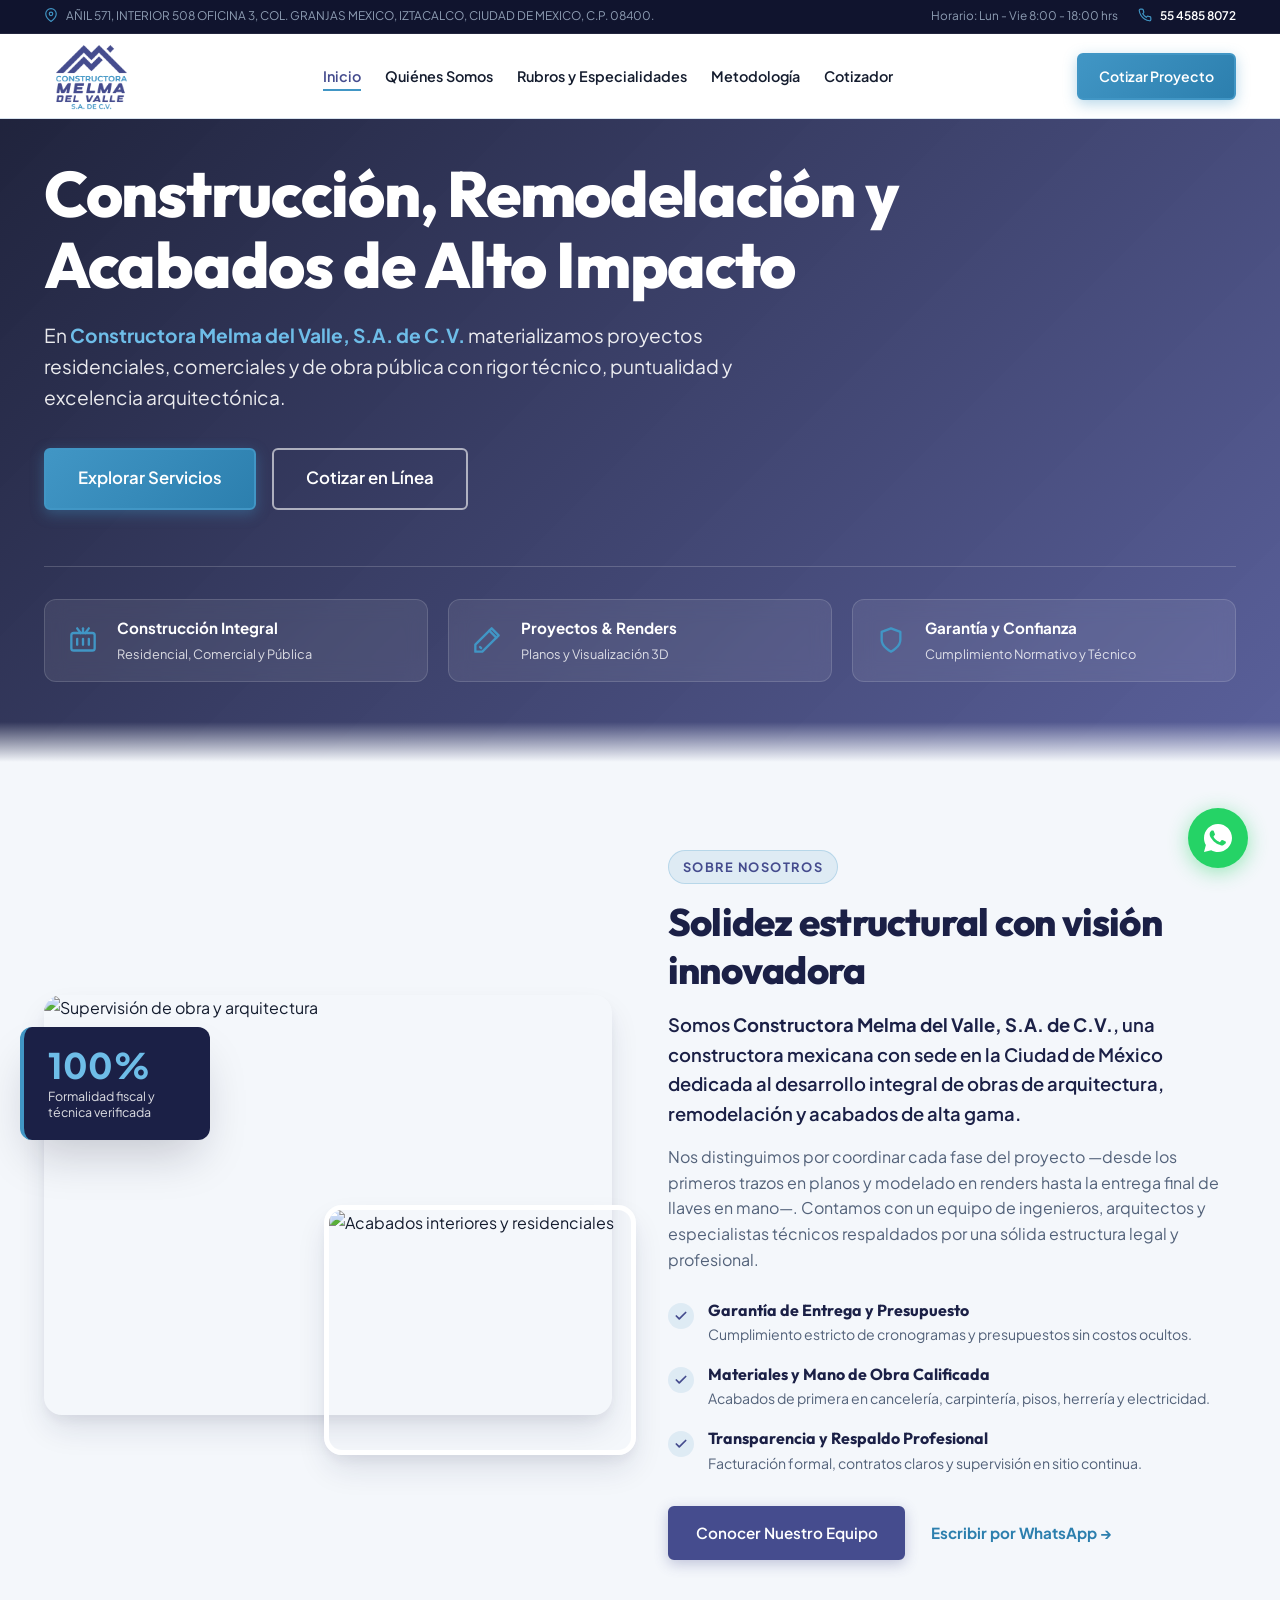
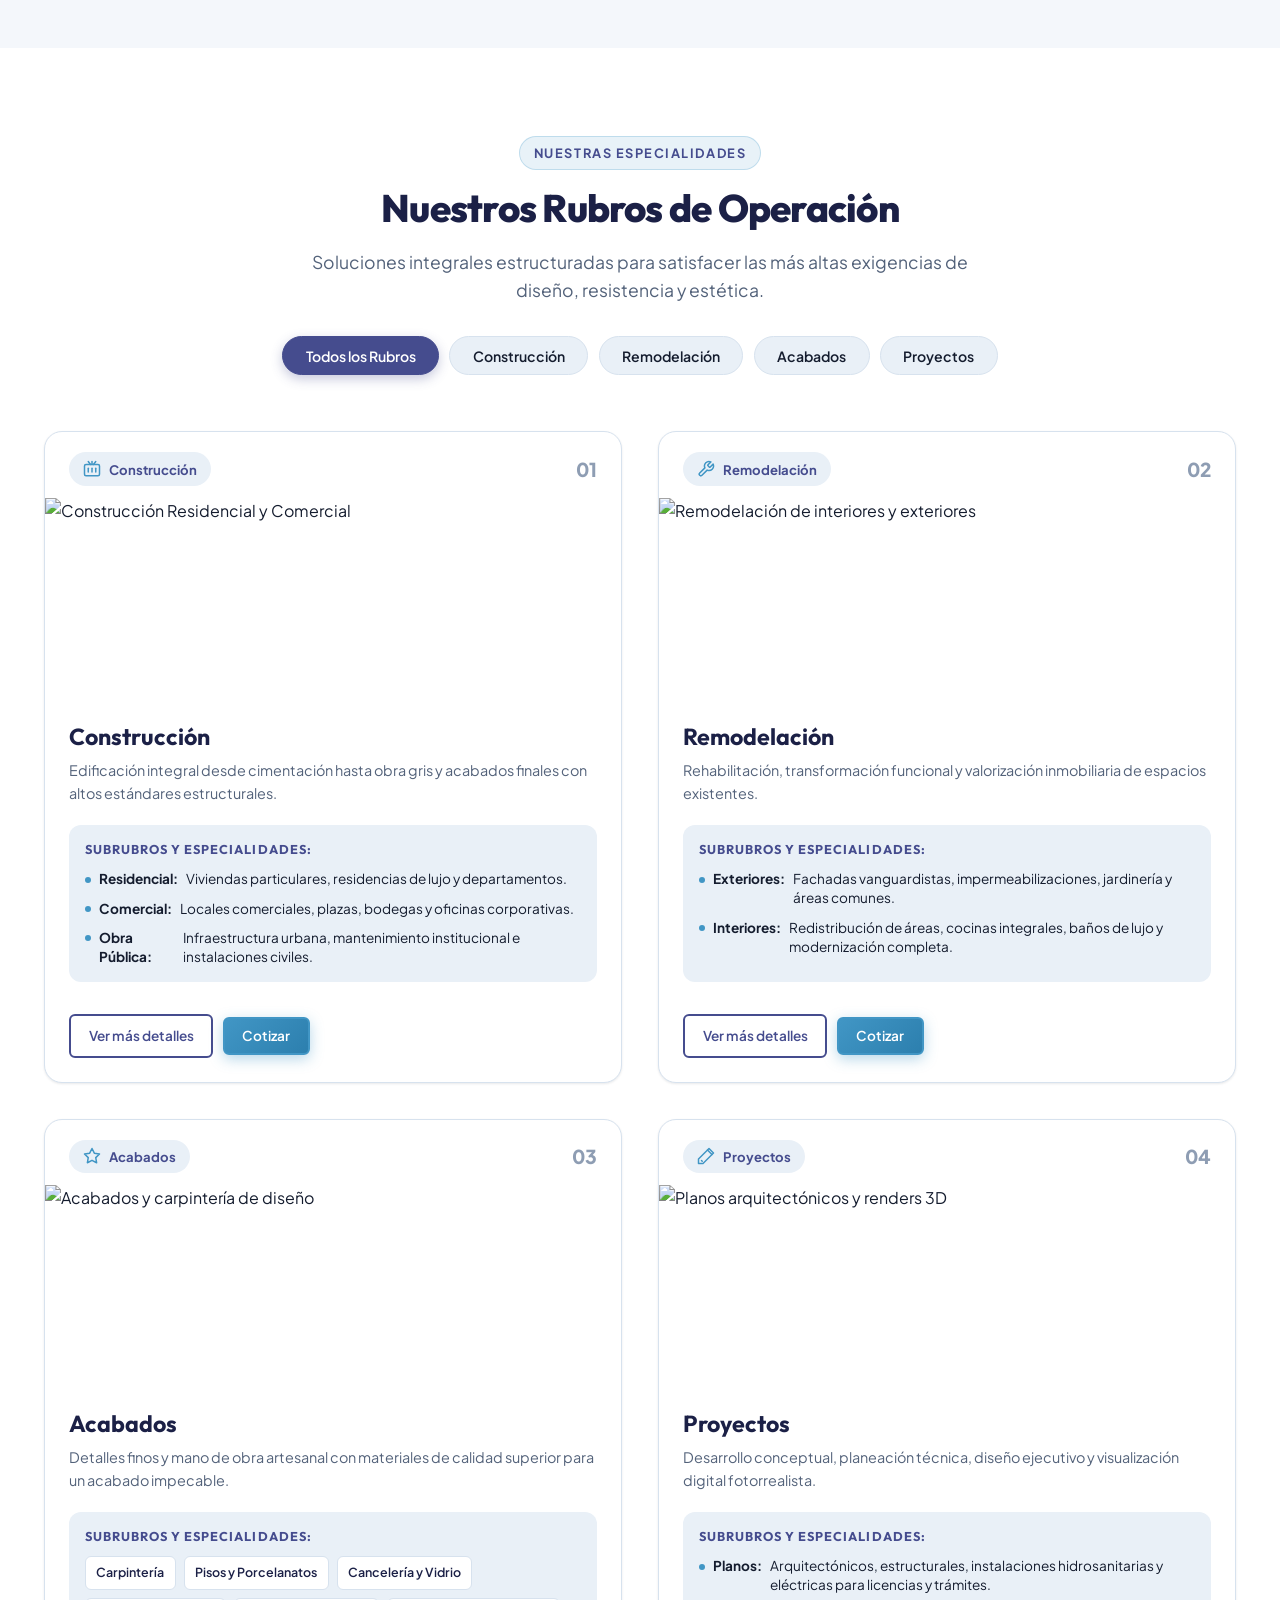
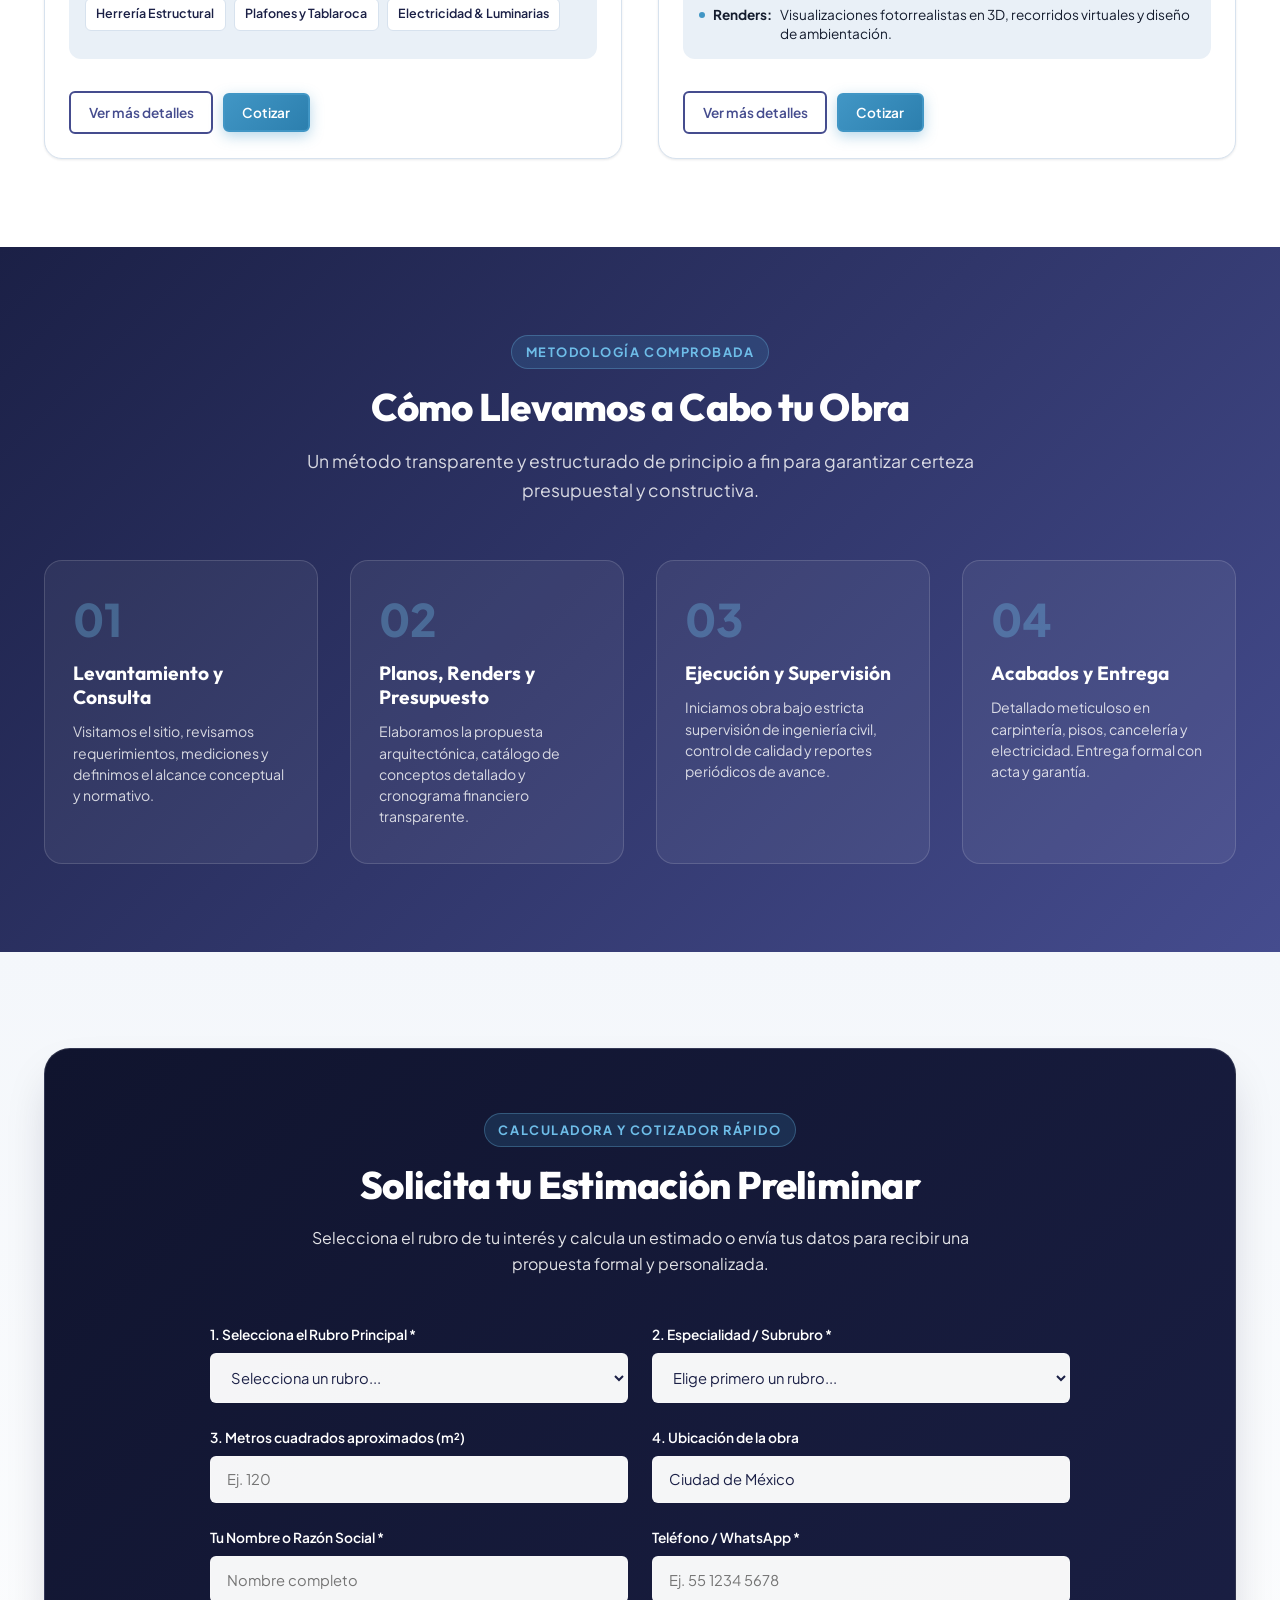
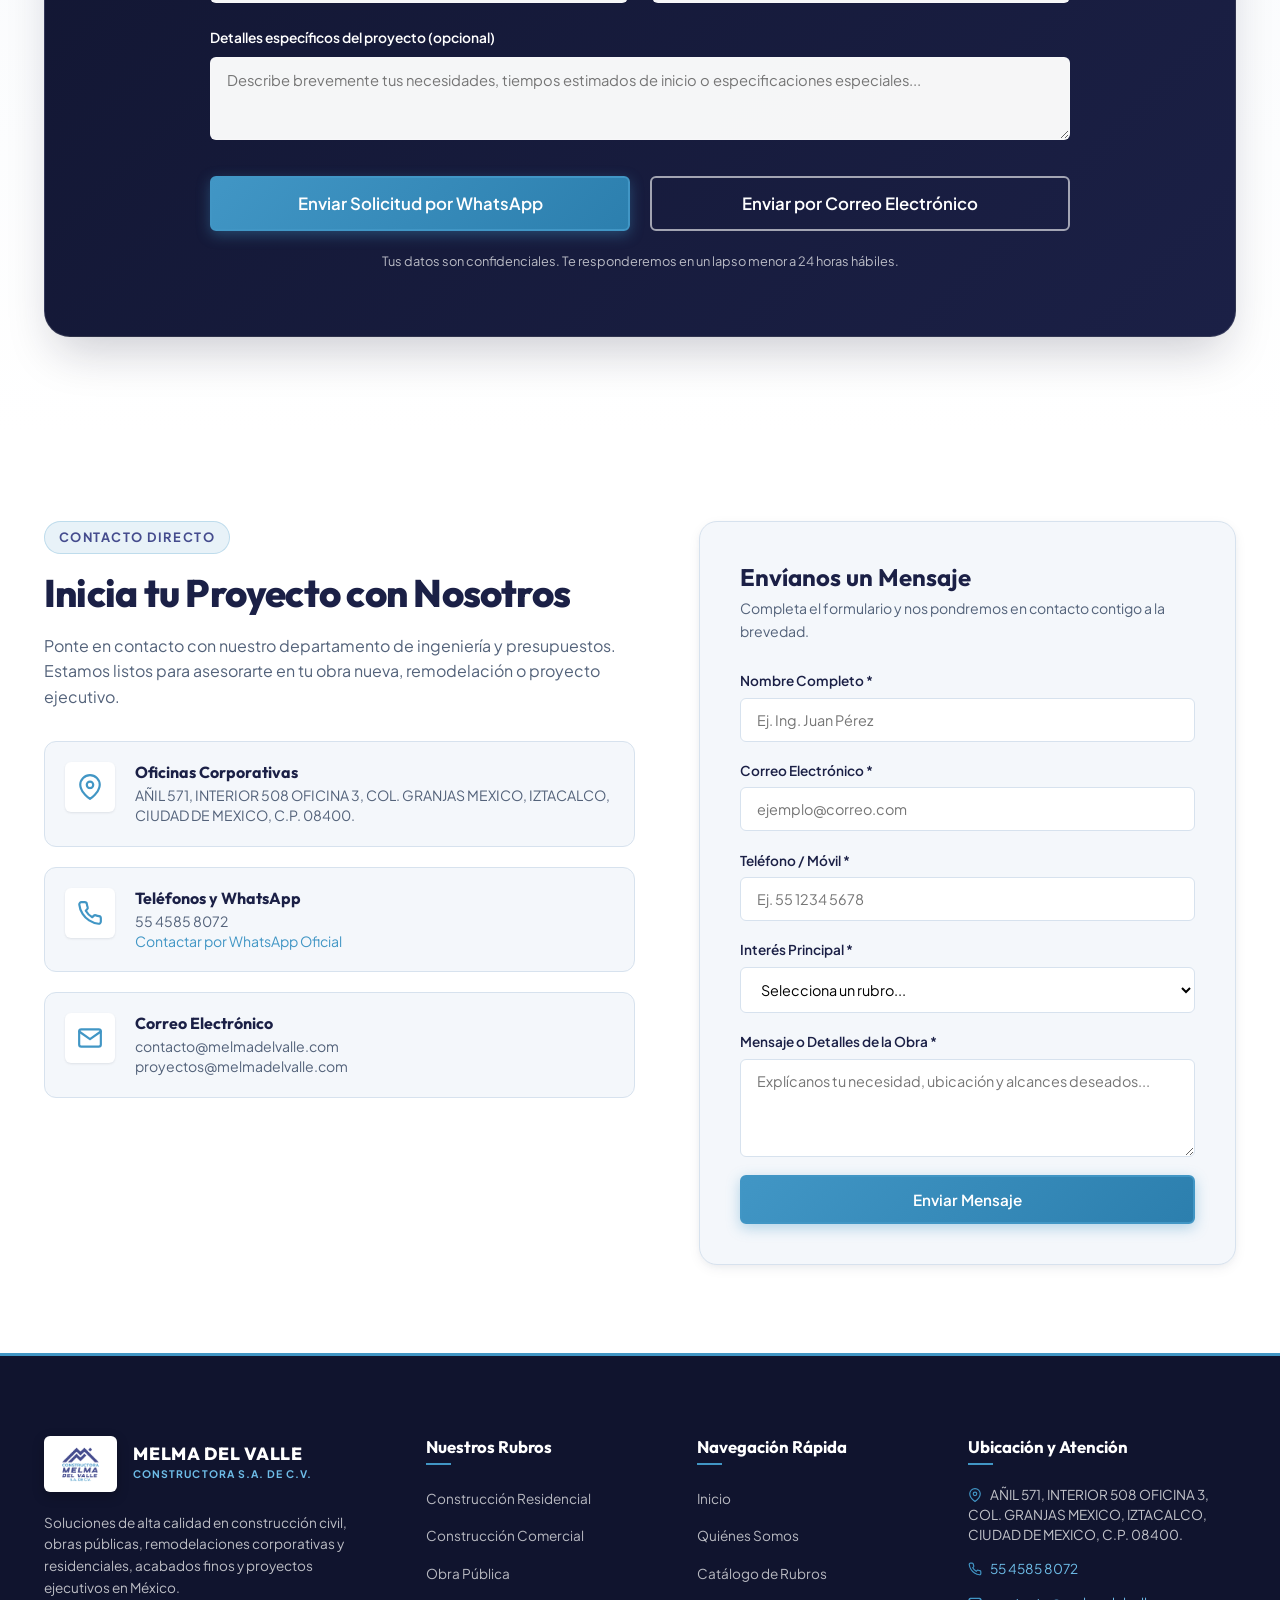
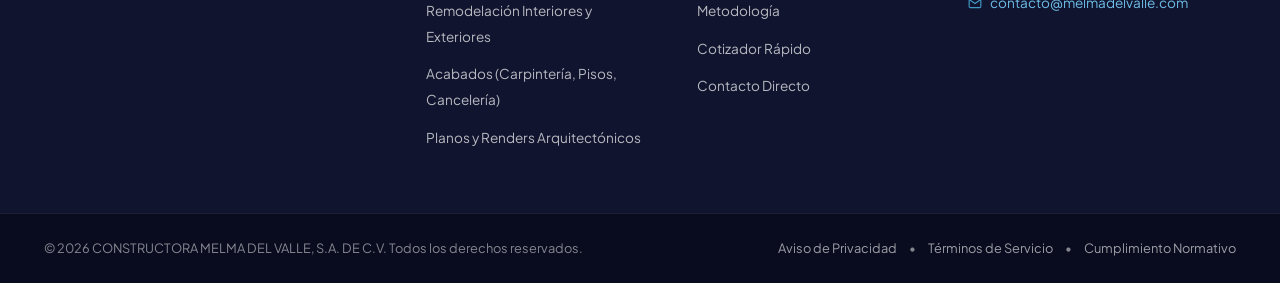
==== index.html @ 3ae2ef20 "Add files via upload" ====
<!DOCTYPE html>
<html lang="es">
<head>
  <meta charset="UTF-8">
  <meta name="viewport" content="width=device-width, initial-scale=1.0">
  <title>Constructora Melma del Valle | Construcción, Remodelación y Acabados</title>
  <meta name="description" content="Constructora Melma del Valle S.A. de C.V. Especialistas en Construcción Residencial, Comercial, Obra Pública, Remodelación, Acabados y Proyectos Arquitectónicos en CDMX.">
  <meta name="keywords" content="Constructora, Remodelación, Acabados, Planos, Renders, Obra Pública, CDMX, Melma del Valle">
  
  <!-- Favicon -->
  <link rel="icon" type="image/png" href="logo.png">

  <!-- Google Fonts: Syne & Plus Jakarta Sans -->
  <link rel="preconnect" href="https://fonts.googleapis.com">
  <link rel="preconnect" href="https://fonts.gstatic.com" crossorigin>
  <link href="https://fonts.googleapis.com/css2?family=Outfit:wght@400;500;600;700;800&family=Plus+Jakarta+Sans:wght@300;400;500;600;700;800&display=swap" rel="stylesheet">
  <link rel="stylesheet" href="styles.css">
</head>
<body>

  <!-- Top Announcement Bar -->
  <div class="top-bar">
    <div class="container top-bar-content">
      <div class="top-info">
        <span><img src="icons/ubicacion.svg" alt="Ubicación" class="inline-icon"> AÑIL 571, INTERIOR 508 OFICINA 3, COL. GRANJAS MEXICO, IZTACALCO, CIUDAD DE MEXICO, C.P. 08400.</span>
      </div>
      <div class="top-actions">
        <span>Horario: Lun - Vie 8:00 - 18:00 hrs</span>
        <a href="tel:+525545858072" class="top-phone"><img src="icons/telefono.svg" alt="Teléfono" class="inline-icon"> 55 4585 8072</a>
      </div>
    </div>
  </div>

  <!-- Navigation Bar -->
  <header class="navbar" id="navbar">
    <div class="container nav-container">
      <a href="#inicio" class="logo">
        <img src="logo.png?v=3" alt="Constructora Melma del Valle, S.A. de C.V." class="brand-logo-img">
      </a>

      <nav class="nav-menu" id="nav-menu">
        <ul class="nav-links">
          <li><a href="#inicio" class="nav-link active">Inicio</a></li>
          <li><a href="#nosotros" class="nav-link">Quiénes Somos</a></li>
          <li><a href="#rubros" class="nav-link">Rubros y Especialidades</a></li>
          <li><a href="#proceso" class="nav-link">Metodología</a></li>
          <li><a href="#cotizador" class="nav-link">Cotizador</a></li>
        </ul>
        <div class="nav-cta-mobile">
          <a href="#cotizador" class="btn btn-primary btn-block">Cotizar Proyecto</a>
        </div>
      </nav>

      <div class="nav-actions">
        <a href="#cotizador" class="btn btn-primary nav-cta">Cotizar Proyecto</a>
        <button class="hamburger" id="hamburger" aria-label="Abrir menú" aria-expanded="false">
          <span></span>
          <span></span>
          <span></span>
        </button>
      </div>
    </div>
  </header>

  <main>
    <!-- Hero Section -->
    <section class="hero" id="inicio">
      <div class="hero-overlay"></div>
      <div class="container hero-content">
        <h1 class="hero-title">
          Construcción, Remodelación y Acabados de Alto Impacto
        </h1>
        <p class="hero-description">
          En <strong>Constructora Melma del Valle, S.A. de C.V.</strong> materializamos proyectos residenciales, comerciales y de obra pública con rigor técnico, puntualidad y excelencia arquitectónica.
        </p>
        <div class="hero-buttons">
          <a href="#rubros" class="btn btn-primary btn-lg">Explorar Servicios</a>
          <a href="#cotizador" class="btn btn-outline-light btn-lg">Cotizar en Línea</a>
        </div>

        <!-- Quick highlights strip -->
        <div class="hero-stats-grid">
          <div class="stat-card">
            <div class="stat-icon"><img src="icons/construccion.svg" alt="Construcción" class="stat-img-icon"></div>
            <div class="stat-text">
              <strong>Construcción Integral</strong>
              <span>Residencial, Comercial y Pública</span>
            </div>
          </div>
          <div class="stat-card">
            <div class="stat-icon"><img src="icons/proyectos.svg" alt="Proyectos" class="stat-img-icon"></div>
            <div class="stat-text">
              <strong>Proyectos & Renders</strong>
              <span>Planos y Visualización 3D</span>
            </div>
          </div>
          <div class="stat-card">
            <div class="stat-icon"><img src="icons/garantia.svg" alt="Garantía" class="stat-img-icon"></div>
            <div class="stat-text">
              <strong>Garantía y Confianza</strong>
              <span>Cumplimiento Normativo y Técnico</span>
            </div>
          </div>
        </div>
      </div>
    </section>

    <!-- About Us Section -->
    <section class="section about" id="nosotros">
      <div class="container">
        <div class="about-grid">
          <div class="about-images">
            <div class="img-wrapper main-img">
              <img src="https://images.unsplash.com/photo-1541888946425-d0fbb186c5f6?auto=format&fit=crop&w=800&q=80" alt="Supervisión de obra y arquitectura" loading="lazy">
            </div>
            <div class="img-wrapper sub-img">
              <img src="https://images.unsplash.com/photo-1600585154340-be6161a56a0c?auto=format&fit=crop&w=600&q=80" alt="Acabados interiores y residenciales" loading="lazy">
            </div>
            <div class="about-badge-card">
              <span class="badge-years">100%</span>
              <span class="badge-lbl">Formalidad fiscal y técnica verificada</span>
            </div>
          </div>

          <div class="about-content">
            <span class="section-tag">Sobre Nosotros</span>
            <h2 class="section-title">Solidez estructural con visión innovadora</h2>
            <p class="lead-text">
              Somos <strong>Constructora Melma del Valle, S.A. de C.V.</strong>, una constructora mexicana con sede en la Ciudad de México dedicada al desarrollo integral de obras de arquitectura, remodelación y acabados de alta gama.
            </p>
            <p class="text-muted">
              Nos distinguimos por coordinar cada fase del proyecto —desde los primeros trazos en planos y modelado en renders hasta la entrega final de llaves en mano—. Contamos con un equipo de ingenieros, arquitectos y especialistas técnicos respaldados por una sólida estructura legal y profesional.
            </p>

            <div class="features-list">
              <div class="feature-item">
                <div class="feature-icon"><img src="icons/check.svg" alt="Check" class="check-img-icon"></div>
                <div>
                  <h4>Garantía de Entrega y Presupuesto</h4>
                  <p>Cumplimiento estricto de cronogramas y presupuestos sin costos ocultos.</p>
                </div>
              </div>
              <div class="feature-item">
                <div class="feature-icon"><img src="icons/check.svg" alt="Check" class="check-img-icon"></div>
                <div>
                  <h4>Materiales y Mano de Obra Calificada</h4>
                  <p>Acabados de primera en cancelería, carpintería, pisos, herrería y electricidad.</p>
                </div>
              </div>
              <div class="feature-item">
                <div class="feature-icon"><img src="icons/check.svg" alt="Check" class="check-img-icon"></div>
                <div>
                  <h4>Transparencia y Respaldo Profesional</h4>
                  <p>Facturación formal, contratos claros y supervisión en sitio continua.</p>
                </div>
              </div>
            </div>

            <div class="about-cta-row">
              <a href="#contacto" class="btn btn-secondary">Conocer Nuestro Equipo</a>
              <a href="https://wa.me/525545858072?text=Hola,%20me%20gustar%C3%ADa%20solicitar%20informes%20con%20Constructora%20Melma%20del%20Valle" target="_blank" class="btn btn-link">
                Escribir por WhatsApp →
              </a>
            </div>
          </div>
        </div>
      </div>
    </section>

    <!-- Services / Rubros Section -->
    <section class="section rubros-section" id="rubros">
      <div class="container">
        <div class="section-header text-center">
          <span class="section-tag">Nuestras Especialidades</span>
          <h2 class="section-title">Nuestros Rubros de Operación</h2>
          <p class="section-subtitle">
            Soluciones integrales estructuradas para satisfacer las más altas exigencias de diseño, resistencia y estética.
          </p>

          <!-- Category filter buttons -->
          <div class="filter-buttons" id="filter-buttons">
            <button class="filter-btn active" data-filter="all">Todos los Rubros</button>
            <button class="filter-btn" data-filter="construccion">Construcción</button>
            <button class="filter-btn" data-filter="remodelacion">Remodelación</button>
            <button class="filter-btn" data-filter="acabados">Acabados</button>
            <button class="filter-btn" data-filter="proyectos">Proyectos</button>
          </div>
        </div>

        <div class="rubros-grid" id="rubros-container">
          
          <!-- RUBRO 1: CONSTRUCCIÓN -->
          <article class="rubro-card" data-category="construccion">
            <div class="rubro-header">
              <div class="rubro-icon-pill">
                <span class="icon"><img src="icons/construccion.svg" alt="Construcción" class="rubro-img-icon"></span>
                <span class="cat-name">Construcción</span>
              </div>
              <span class="rubro-counter">01</span>
            </div>
            <div class="rubro-img-box">
              <img src="https://images.unsplash.com/photo-1503387762-592deb58ef4e?auto=format&fit=crop&w=800&q=80" alt="Construcción Residencial y Comercial" loading="lazy">
            </div>
            <div class="rubro-body">
              <h3>Construcción</h3>
              <p>Edificación integral desde cimentación hasta obra gris y acabados finales con altos estándares estructurales.</p>
              
              <div class="subrubros-list">
                <h4>Subrubros y especialidades:</h4>
                <ul>
                  <li>
                    <span class="check-bullet"></span>
                    <strong>Residencial:</strong> Viviendas particulares, residencias de lujo y departamentos.
                  </li>
                  <li>
                    <span class="check-bullet"></span>
                    <strong>Comercial:</strong> Locales comerciales, plazas, bodegas y oficinas corporativas.
                  </li>
                  <li>
                    <span class="check-bullet"></span>
                    <strong>Obra Pública:</strong> Infraestructura urbana, mantenimiento institucional e instalaciones civiles.
                  </li>
                </ul>
              </div>

              <div class="rubro-footer">
                <div class="rubro-actions">
                  <a href="rubros/construccion.html" class="btn btn-outline btn-sm">Ver más detalles</a>
                  <button class="btn btn-primary btn-sm open-cotizar-btn" data-service="Construcción">Cotizar</button>
                </div>
              </div>
            </div>
          </article>

          <!-- RUBRO 2: REMODELACIÓN -->
          <article class="rubro-card" data-category="remodelacion">
            <div class="rubro-header">
              <div class="rubro-icon-pill">
                <span class="icon"><img src="icons/remodelacion.svg" alt="Remodelación" class="rubro-img-icon"></span>
                <span class="cat-name">Remodelación</span>
              </div>
              <span class="rubro-counter">02</span>
            </div>
            <div class="rubro-img-box">
              <img src="https://images.unsplash.com/photo-1513694203232-719a280e022f?auto=format&fit=crop&w=800&q=80" alt="Remodelación de interiores y exteriores" loading="lazy">
            </div>
            <div class="rubro-body">
              <h3>Remodelación</h3>
              <p>Rehabilitación, transformación funcional y valorización inmobiliaria de espacios existentes.</p>
              
              <div class="subrubros-list">
                <h4>Subrubros y especialidades:</h4>
                <ul>
                  <li>
                    <span class="check-bullet"></span>
                    <strong>Exteriores:</strong> Fachadas vanguardistas, impermeabilizaciones, jardinería y áreas comunes.
                  </li>
                  <li>
                    <span class="check-bullet"></span>
                    <strong>Interiores:</strong> Redistribución de áreas, cocinas integrales, baños de lujo y modernización completa.
                  </li>
                </ul>
              </div>

              <div class="rubro-footer">
                <div class="rubro-actions">
                  <a href="rubros/remodelacion.html" class="btn btn-outline btn-sm">Ver más detalles</a>
                  <button class="btn btn-primary btn-sm open-cotizar-btn" data-service="Remodelación">Cotizar</button>
                </div>
              </div>
            </div>
          </article>

          <!-- RUBRO 3: ACABADOS -->
          <article class="rubro-card" data-category="acabados">
            <div class="rubro-header">
              <div class="rubro-icon-pill">
                <span class="icon"><img src="icons/acabados.svg" alt="Acabados" class="rubro-img-icon"></span>
                <span class="cat-name">Acabados</span>
              </div>
              <span class="rubro-counter">03</span>
            </div>
            <div class="rubro-img-box">
              <img src="https://images.unsplash.com/photo-1618221195710-dd6b41faaea6?auto=format&fit=crop&w=800&q=80" alt="Acabados y carpintería de diseño" loading="lazy">
            </div>
            <div class="rubro-body">
              <h3>Acabados</h3>
              <p>Detalles finos y mano de obra artesanal con materiales de calidad superior para un acabado impecable.</p>
              
              <div class="subrubros-list">
                <h4>Subrubros y especialidades:</h4>
                <div class="tags-cluster">
                  <span class="tag">Carpintería</span>
                  <span class="tag">Pisos y Porcelanatos</span>
                  <span class="tag">Cancelería y Vidrio</span>
                  <span class="tag">Herrería Estructural</span>
                  <span class="tag">Plafones y Tablaroca</span>
                  <span class="tag">Electricidad & Luminarias</span>
                </div>
              </div>

              <div class="rubro-footer">
                <div class="rubro-actions">
                  <a href="rubros/remodelacion.html" class="btn btn-outline btn-sm">Ver más detalles</a>
                  <button class="btn btn-primary btn-sm open-cotizar-btn" data-service="Remodelación">Cotizar</button>
                </div>
              </div>
            </div>
          </article>

          <!-- RUBRO 4: PROYECTOS -->
          <article class="rubro-card" data-category="proyectos">
            <div class="rubro-header">
              <div class="rubro-icon-pill">
                <span class="icon"><img src="icons/proyectos.svg" alt="Proyectos" class="rubro-img-icon"></span>
                <span class="cat-name">Proyectos</span>
              </div>
              <span class="rubro-counter">04</span>
            </div>
            <div class="rubro-img-box">
              <img src="https://images.unsplash.com/photo-1503387762-592deb58ef4e?auto=format&fit=crop&w=800&q=80" alt="Planos arquitectónicos y renders 3D" loading="lazy">
            </div>
            <div class="rubro-body">
              <h3>Proyectos</h3>
              <p>Desarrollo conceptual, planeación técnica, diseño ejecutivo y visualización digital fotorrealista.</p>
              
              <div class="subrubros-list">
                <h4>Subrubros y especialidades:</h4>
                <ul>
                  <li>
                    <span class="check-bullet"></span>
                    <strong>Planos:</strong> Arquitectónicos, estructurales, instalaciones hidrosanitarias y eléctricas para licencias y trámites.
                  </li>
                  <li>
                    <span class="check-bullet"></span>
                    <strong>Renders:</strong> Visualizaciones fotorrealistas en 3D, recorridos virtuales y diseño de ambientación.
                  </li>
                </ul>
              </div>

              <div class="rubro-footer">
                <div class="rubro-actions">
                  <a href="rubros/remodelacion.html" class="btn btn-outline btn-sm">Ver más detalles</a>
                  <button class="btn btn-primary btn-sm open-cotizar-btn" data-service="Remodelación">Cotizar</button>
                </div>
              </div>
            </div>
          </article>

        </div>
      </div>
    </section>

    <!-- Methodology / Process Section -->
    <section class="section process-section" id="proceso">
      <div class="container">
        <div class="section-header text-center">
          <span class="section-tag light">Metodología Comprobada</span>
          <h2 class="section-title">Cómo Llevamos a Cabo tu Obra</h2>
          <p class="section-subtitle">
            Un método transparente y estructurado de principio a fin para garantizar certeza presupuestal y constructiva.
          </p>
        </div>

        <div class="process-steps">
          <div class="step-card">
            <div class="step-number">01</div>
            <h3>Levantamiento y Consulta</h3>
            <p>Visitamos el sitio, revisamos requerimientos, mediciones y definimos el alcance conceptual y normativo.</p>
          </div>
          <div class="step-card">
            <div class="step-number">02</div>
            <h3>Planos, Renders y Presupuesto</h3>
            <p>Elaboramos la propuesta arquitectónica, catálogo de conceptos detallado y cronograma financiero transparente.</p>
          </div>
          <div class="step-card">
            <div class="step-number">03</div>
            <h3>Ejecución y Supervisión</h3>
            <p>Iniciamos obra bajo estricta supervisión de ingeniería civil, control de calidad y reportes periódicos de avance.</p>
          </div>
          <div class="step-card">
            <div class="step-number">04</div>
            <h3>Acabados y Entrega</h3>
            <p>Detallado meticuloso en carpintería, pisos, cancelería y electricidad. Entrega formal con acta y garantía.</p>
          </div>
        </div>
      </div>
    </section>

    <!-- Interactive Cotizador (Quote Estimator) -->
    <section class="section cotizador-section" id="cotizador">
      <div class="container">
        <div class="cotizador-wrapper">
          <div class="cotizador-header text-center">
            <span class="section-tag light">Calculadora y Cotizador Rápido</span>
            <h2 class="section-title text-white">Solicita tu Estimación Preliminar</h2>
            <p class="text-white-80">
              Selecciona el rubro de tu interés y calcula un estimado o envía tus datos para recibir una propuesta formal y personalizada.
            </p>
          </div>

          <form id="calculator-form" class="cotizador-form">
            <div class="form-grid">
              
              <!-- Rubro Selector -->
              <div class="form-group">
                <label for="calc-rubro">1. Selecciona el Rubro Principal *</label>
                <select id="calc-rubro" required>
                  <option value="" disabled selected>Selecciona un rubro...</option>
                  <option value="Construccion">Construcción (Residencial / Comercial / Pública)</option>
                  <option value="Remodelacion">Remodelación (Interiores / Exteriores)</option>
                  <option value="Acabados">Acabados (Carpintería, Pisos, Cancelería, Herrería, etc.)</option>
                  <option value="Proyectos">Proyectos (Planos y Renders 3D)</option>
                </select>
              </div>

              <!-- Subrubro Selector (dynamic) -->
              <div class="form-group">
                <label for="calc-subrubro">2. Especialidad / Subrubro *</label>
                <select id="calc-subrubro" required>
                  <option value="" disabled selected>Elige primero un rubro...</option>
                </select>
              </div>

              <!-- Approximate size / scope -->
              <div class="form-group">
                <label for="calc-area">3. Metros cuadrados aproximados (m²)</label>
                <input type="number" id="calc-area" placeholder="Ej. 120" min="10" max="50000">
              </div>

              <!-- City / Location -->
              <div class="form-group">
                <label for="calc-ubicacion">4. Ubicación de la obra</label>
                <input type="text" id="calc-ubicacion" placeholder="Ej. CDMX, EdoMéx, etc." value="Ciudad de México">
              </div>

              <!-- Contact Name -->
              <div class="form-group">
                <label for="calc-nombre">Tu Nombre o Razón Social *</label>
                <input type="text" id="calc-nombre" placeholder="Nombre completo" required>
              </div>

              <!-- Contact Phone / WhatsApp -->
              <div class="form-group">
                <label for="calc-telefono">Teléfono / WhatsApp *</label>
                <input type="tel" id="calc-telefono" placeholder="Ej. 55 1234 5678" required>
              </div>

              <!-- Project notes -->
              <div class="form-group full-width">
                <label for="calc-detalles">Detalles específicos del proyecto (opcional)</label>
                <textarea id="calc-detalles" rows="3" placeholder="Describe brevemente tus necesidades, tiempos estimados de inicio o especificaciones especiales..."></textarea>
              </div>

            </div>

            <!-- Actions row -->
            <div class="cotizador-actions">
              <button type="submit" class="btn btn-primary btn-lg">
                <span>Enviar Solicitud por WhatsApp</span>
              </button>
              <button type="button" id="btn-email-quote" class="btn btn-outline-light btn-lg">
                <span>Enviar por Correo Electrónico</span>
              </button>
            </div>
            <p class="form-note">
              Tus datos son confidenciales. Te responderemos en un lapso menor a 24 horas hábiles.
            </p>
          </form>

        </div>
      </div>
    </section>

    <!-- Contact & Location Section -->
    <section class="section contact-section" id="contacto">
      <div class="container">
        <div class="contact-grid">
          
          <div class="contact-info">
            <span class="section-tag">Contacto Directo</span>
            <h2 class="section-title">Inicia tu Proyecto con Nosotros</h2>
            <p class="text-muted">
              Ponte en contacto con nuestro departamento de ingeniería y presupuestos. Estamos listos para asesorarte en tu obra nueva, remodelación o proyecto ejecutivo.
            </p>

            <div class="contact-cards">
              <div class="c-card">
                <div class="c-icon"><img src="icons/ubicacion.svg" alt="Oficinas" class="contact-img-icon"></div>
                <div class="c-details">
                  <h4>Oficinas Corporativas</h4>
                  <p>AÑIL 571, INTERIOR 508 OFICINA 3, COL. GRANJAS MEXICO, IZTACALCO, CIUDAD DE MEXICO, C.P. 08400.</p>
                </div>
              </div>

              <div class="c-card">
                <div class="c-icon"><img src="icons/telefono.svg" alt="Teléfono" class="contact-img-icon"></div>
                <div class="c-details">
                  <h4>Teléfonos y WhatsApp</h4>
                  <p><a href="tel:+525545858072">55 4585 8072</a></p>
                  <p><a href="https://wa.me/525545858072?text=Hola,%20solicito%20informaci%C3%B3n%20sobre%20sus%20servicios" target="_blank" class="text-accent">Contactar por WhatsApp Oficial</a></p>
                </div>
              </div>

              <div class="c-card">
                <div class="c-icon"><img src="icons/correo.svg" alt="Correo" class="contact-img-icon"></div>
                <div class="c-details">
                  <h4>Correo Electrónico</h4>
                  <p><a href="mailto:contacto@melmadelvalle.com">contacto@melmadelvalle.com</a></p>
                  <p><a href="mailto:proyectos@melmadelvalle.com">proyectos@melmadelvalle.com</a></p>
                </div>
              </div>
            </div>
          </div>

          <div class="contact-form-wrapper">
            <div class="form-container-card">
              <h3>Envíanos un Mensaje</h3>
              <p>Completa el formulario y nos pondremos en contacto contigo a la brevedad.</p>

              <form id="general-contact-form" class="main-contact-form">
                <div class="input-field">
                  <label for="contact-name">Nombre Completo *</label>
                  <input type="text" id="contact-name" placeholder="Ej. Ing. Juan Pérez" required>
                </div>

                <div class="input-field">
                  <label for="contact-email">Correo Electrónico *</label>
                  <input type="email" id="contact-email" placeholder="ejemplo@correo.com" required>
                </div>

                <div class="input-field">
                  <label for="contact-phone">Teléfono / Móvil *</label>
                  <input type="tel" id="contact-phone" placeholder="Ej. 55 1234 5678" required>
                </div>

                <div class="input-field">
                  <label for="contact-service">Interés Principal *</label>
                  <select id="contact-service" required>
                    <option value="" disabled selected>Selecciona un rubro...</option>
                    <option value="Construcción Residencial / Comercial / Pública">Construcción</option>
                    <option value="Remodelación Exteriores / Interiores">Remodelación</option>
                    <option value="Acabados (Pisos, Carpintería, Cancelería, etc.)">Acabados</option>
                    <option value="Proyectos (Planos y Renders)">Proyectos (Planos / Renders)</option>
                    <option value="Otro">Otro requerimiento</option>
                  </select>
                </div>

                <div class="input-field">
                  <label for="contact-msg">Mensaje o Detalles de la Obra *</label>
                  <textarea id="contact-msg" rows="4" placeholder="Explícanos tu necesidad, ubicación y alcances deseados..." required></textarea>
                </div>

                <button type="submit" class="btn btn-primary btn-block">
                  Enviar Mensaje
                </button>
                <div id="contact-status" class="form-status-msg"></div>
              </form>
            </div>
          </div>

        </div>
      </div>
    </section>
  </main>

  <!-- Footer -->
  <footer class="footer">
    <div class="container footer-content">
      <div class="footer-col brand-col">
        <div class="footer-logo">
          <div class="footer-logo-box">
            <img src="logo.png" alt="Constructora Melma del Valle" class="f-logo-img">
          </div>
          <div class="footer-logo-text">
            <span class="f-brand">MELMA DEL VALLE</span>
            <span class="f-sub">CONSTRUCTORA S.A. DE C.V.</span>
          </div>
        </div>
        <p class="footer-text">
          Soluciones de alta calidad en construcción civil, obras públicas, remodelaciones corporativas y residenciales, acabados finos y proyectos ejecutivos en México.
        </p>
      </div>

      <div class="footer-col">
        <h4 class="footer-heading">Nuestros Rubros</h4>
        <ul class="footer-links">
          <li><a href="rubros/construccion.html">Construcción Residencial</a></li>
          <li><a href="rubros/construccion.html">Construcción Comercial</a></li>
          <li><a href="rubros/construccion.html">Obra Pública</a></li>
          <li><a href="rubros/remodelacion.html">Remodelación Interiores y Exteriores</a></li>
          <li><a href="rubros/acabados.html">Acabados (Carpintería, Pisos, Cancelería)</a></li>
          <li><a href="rubros/proyectos.html">Planos y Renders Arquitectónicos</a></li>
        </ul>
      </div>

      <div class="footer-col">
        <h4 class="footer-heading">Navegación Rápida</h4>
        <ul class="footer-links">
          <li><a href="#inicio">Inicio</a></li>
          <li><a href="#nosotros">Quiénes Somos</a></li>
          <li><a href="#rubros">Catálogo de Rubros</a></li>
          <li><a href="#proceso">Metodología</a></li>
          <li><a href="#cotizador">Cotizador Rápido</a></li>
          <li><a href="#contacto">Contacto Directo</a></li>
        </ul>
      </div>

      <div class="footer-col">
        <h4 class="footer-heading">Ubicación y Atención</h4>
        <p class="footer-contact-item">
          <img src="icons/ubicacion.svg" alt="Ubicación" class="inline-icon"> AÑIL 571, INTERIOR 508 OFICINA 3, COL. GRANJAS MEXICO, IZTACALCO, CIUDAD DE MEXICO, C.P. 08400.
        </p>
        <p class="footer-contact-item">
          <img src="icons/telefono.svg" alt="Teléfono" class="inline-icon"> <a href="tel:+525545858072">55 4585 8072</a>
        </p>
        <p class="footer-contact-item">
          <img src="icons/correo.svg" alt="Correo" class="inline-icon"> <a href="mailto:contacto@melmadelvalle.com">contacto@melmadelvalle.com</a>
        </p>
      </div>
    </div>

    <div class="footer-bottom">
      <div class="container footer-bottom-flex">
        <p>&copy; 2026 CONSTRUCTORA MELMA DEL VALLE, S.A. DE C.V. Todos los derechos reservados.</p>
        <div class="footer-legal-links">
          <a href="#inicio">Aviso de Privacidad</a>
          <span>•</span>
          <a href="#inicio">Términos de Servicio</a>
          <span>•</span>
          <a href="#inicio">Cumplimiento Normativo</a>
        </div>
      </div>
    </div>
  </footer>

  <!-- Floating WhatsApp Action Button -->
  <a href="https://wa.me/525545858072?text=Hola%20Constructora%20Melma%20del%20Valle,%20quisiera%20cotizar%20un%20proyecto" 
     class="whatsapp-floating-btn" 
     target="_blank" 
     rel="noopener noreferrer" 
     aria-label="Contactar por WhatsApp">
    <svg viewBox="0 0 32 32" fill="#ffffff" xmlns="http://www.w3.org/2000/svg">
      <path d="M16 2C8.28 2 2 8.28 2 16c0 2.56.68 4.96 1.88 7.04L2 30l7.2-1.84C11.24 29.32 13.56 30 16 30c7.72 0 14-6.28 14-14S23.72 2 16 2zm6.96 19.8c-.3.84-1.74 1.54-2.4 1.62-.64.08-1.44.12-4.58-1.18-3.98-1.64-6.52-5.68-6.72-5.94-.2-.26-1.6-2.14-1.6-4.08s1.02-2.9 1.38-3.3c.36-.4.78-.5 1.04-.5.26 0 .52 0 .74.02.24.02.56-.08.88.68.32.76 1.08 2.64 1.18 2.84.1.2.16.44.02.72-.14.28-.22.44-.42.68-.2.24-.44.54-.62.72-.22.22-.44.46-.2.88.24.42 1.08 1.78 2.32 2.88 1.6 1.42 2.94 1.86 3.36 2.06.42.2.68.18.92-.1.26-.3.98-1.14 1.24-1.54.26-.4.52-.34.88-.2.36.14 2.28 1.08 2.68 1.28.4.2.66.3.76.46.1.16.1.94-.2 1.78z"/>
    </svg>
    <span class="floating-tooltip">¿Deseas cotizar? Escríbenos</span>
  </a>

  <script src="script.js"></script>
</body>
</html>
---- styles.css ----
/* ==========================================================================
   CONSTRUCTORA MELMA DEL VALLE, S.A. DE C.V.
   Main Stylesheet - Design System with Official Brand Palette
   Palette: Melma Indigo (#454C8E) & Melma Cerulean Cyan (#4196C5)
   ========================================================================== */

:root {
  /* Official Brand Palette from Logo */
  --color-primary: #454c8e;        /* Melma Royal Indigo */
  --color-primary-light: #5961a8;  /* Vibrant Indigo */
  --color-primary-dark: #1b2046;   /* Deep Midnight Indigo */
  --color-primary-deep: #10142e;   /* Base dark tone */
  
  --color-accent: #4196c5;         /* Melma Cerulean Cyan Blue */
  --color-accent-hover: #2c7fae;   /* Rich Cyan-Blue */
  --color-accent-light: #6ebde8;   /* Soft Ice Cyan */
  --color-accent-soft: rgba(65, 150, 197, 0.12);
  --color-accent-glow: rgba(65, 150, 197, 0.28);

  --color-bg-light: #f4f7fb;       /* Crisp ice / subtle slate */
  --color-bg-white: #ffffff;
  --color-bg-subtle: #e9f0f7;
  
  --color-text-main: #141c2e;
  --color-text-muted: #53627a;
  --color-text-light: #8e9db3;
  --color-border: #d7e2ee;
  --color-border-dark: #2a3160;

  /* Fonts */
  --font-heading: 'Outfit', -apple-system, BlinkMacSystemFont, sans-serif;
  --font-body: 'Plus Jakarta Sans', -apple-system, BlinkMacSystemFont, sans-serif;

  /* Shadows & Radius */
  --radius-sm: 6px;
  --radius-md: 12px;
  --radius-lg: 18px;
  --radius-xl: 26px;
  --shadow-sm: 0 1px 3px rgba(20, 28, 46, 0.06), 0 1px 2px rgba(20, 28, 46, 0.04);
  --shadow-md: 0 4px 14px -2px rgba(27, 32, 70, 0.08), 0 2px 6px -1px rgba(27, 32, 70, 0.04);
  --shadow-lg: 0 16px 32px -4px rgba(27, 32, 70, 0.12), 0 6px 12px -2px rgba(27, 32, 70, 0.06);
  --shadow-xl: 0 24px 48px -12px rgba(16, 20, 46, 0.22);

  /* Layout */
  --container-max: 1240px;
  --transition-normal: all 0.25s cubic-bezier(0.16, 1, 0.3, 1);
}

/* Base Reset */
*, *::before, *::after {
  box-sizing: border-box;
  margin: 0;
  padding: 0;
}

html {
  scroll-behavior: smooth;
  font-size: 16px;
}

body {
  font-family: var(--font-body);
  color: var(--color-text-main);
  background-color: var(--color-bg-light);
  line-height: 1.6;
  -webkit-font-smoothing: antialiased;
  -moz-osx-font-smoothing: grayscale;
  overflow-x: hidden;
}

img {
  max-width: 100%;
  height: auto;
  display: block;
}

a {
  color: inherit;
  text-decoration: none;
  transition: var(--transition-normal);
}

ul {
  list-style: none;
}

/* Typography Helpers */
h1, h2, h3, h4, h5 {
  font-family: var(--font-heading);
  color: var(--color-primary-dark);
  line-height: 1.25;
  font-weight: 700;
}

.text-accent {
  color: var(--color-accent) !important;
}

.text-white {
  color: #ffffff !important;
}

.text-white-80 {
  color: rgba(255, 255, 255, 0.88);
}

.text-muted {
  color: var(--color-text-muted);
}

.text-center {
  text-align: center;
}

/* Container */
.container {
  width: 100%;
  max-width: var(--container-max);
  margin-left: auto;
  margin-right: auto;
  padding-left: 1.5rem;
  padding-right: 1.5rem;
}

/* Section Common */
.section {
  padding: 5.5rem 0;
  scroll-margin-top: 5rem;
}

.section-tag {
  display: inline-block;
  font-size: 0.8rem;
  font-weight: 700;
  text-transform: uppercase;
  letter-spacing: 0.12em;
  color: var(--color-primary);
  background-color: var(--color-accent-soft);
  border: 1px solid rgba(65, 150, 197, 0.25);
  padding: 0.35rem 0.85rem;
  border-radius: 100px;
  margin-bottom: 0.9rem;
}

.section-tag.light {
  background-color: rgba(65, 150, 197, 0.18);
  color: var(--color-accent-light);
  border-color: rgba(110, 189, 232, 0.3);
}

.section-title {
  font-family: var(--font-heading); /* Asegura que use Syne */
  font-size: 2.4rem; /* Le subí un poquito el tamaño (antes 2.25) */
  font-weight: 800; /* <-- CLAVE: Forzamos el peso máximo igual que el Hero */
  margin-bottom: 1rem;
  letter-spacing: -0.02em;
  color: var(--color-primary-dark);
}

.section-subtitle {
  font-size: 1.1rem;
  color: var(--color-text-muted);
  max-width: 680px;
  margin: 0 auto;
}

/* Buttons */
.btn {
  display: inline-flex;
  align-items: center;
  justify-content: center;
  gap: 0.5rem;
  font-family: var(--font-body);
  font-size: 0.95rem;
  font-weight: 600;
  padding: 0.8rem 1.6rem;
  border-radius: var(--radius-sm);
  border: 2px solid transparent;
  cursor: pointer;
  transition: var(--transition-normal);
  text-align: center;
  white-space: nowrap;
}

.btn-primary {
  background: linear-gradient(135deg, var(--color-accent) 0%, var(--color-accent-hover) 100%);
  color: #ffffff;
  border-color: var(--color-accent);
  box-shadow: 0 4px 14px rgba(65, 150, 197, 0.38);
}

.btn-primary:hover {
  background: linear-gradient(135deg, var(--color-accent-hover) 0%, #206892 100%);
  border-color: var(--color-accent-hover);
  transform: translateY(-2px);
  box-shadow: 0 6px 20px rgba(65, 150, 197, 0.48);
}

.btn-secondary {
  background-color: var(--color-primary);
  color: #ffffff;
  border-color: var(--color-primary);
  box-shadow: 0 4px 14px rgba(69, 76, 142, 0.3);
}

.btn-secondary:hover {
  background-color: var(--color-primary-light);
  border-color: var(--color-primary-light);
  transform: translateY(-2px);
  box-shadow: 0 6px 20px rgba(69, 76, 142, 0.4);
}

.btn-outline {
  background-color: transparent;
  color: var(--color-primary);
  border-color: var(--color-primary);
}

.btn-outline:hover {
  background-color: var(--color-primary);
  color: #ffffff;
}

.btn-outline-light {
  background-color: transparent;
  color: #ffffff;
  border-color: rgba(255, 255, 255, 0.6);
}

.btn-outline-light:hover {
  background-color: #ffffff;
  color: var(--color-primary-dark);
  border-color: #ffffff;
}

.btn-link {
  color: var(--color-accent-hover);
  padding: 0.5rem 0;
  font-weight: 700;
}

.btn-link:hover {
  color: var(--color-primary);
  text-decoration: underline;
}

.btn-sm {
  padding: 0.55rem 1.1rem;
  font-size: 0.85rem;
  min-height: 38px; /* Forza la misma altura para ambos */
  display: inline-flex;
  align-items: center;
  justify-content: center;
}

.btn-lg {
  padding: 0.95rem 2rem;
  font-size: 1.05rem;
}

.btn-block {
  width: 100%;
}

/* ==========================================================================
   Top Announcement Bar
   ========================================================================== */
.top-bar {
  background-color: var(--color-primary-deep);
  color: var(--color-text-light);
  font-size: 0.74rem;
  padding: 0.45rem 0;
  border-bottom: 1px solid rgba(255, 255, 255, 0.08);
}

.top-bar-content {
  display: flex;
  justify-content: space-between;
  align-items: center;
  gap: 1.5rem;
}

.top-info {
  display: flex;
  align-items: center;
  gap: 0.5rem;
  white-space: nowrap;
  overflow: hidden;
  text-overflow: ellipsis;
}

.top-actions {
  display: flex;
  align-items: center;
  gap: 1.25rem;
  flex-shrink: 0;
  white-space: nowrap;
}

.top-phone {
  color: #ffffff;
  font-weight: 600;
}

.top-phone:hover {
  color: var(--color-accent-light);
}

/* ==========================================================================
   Navigation Bar
   ========================================================================== */
.navbar {
  position: sticky;
  top: 0;
  z-index: 1000;
  background-color: rgba(255, 255, 255, 0.98);
  backdrop-filter: blur(12px);
  -webkit-backdrop-filter: blur(12px);
  border-bottom: 1px solid var(--color-border);
  transition: var(--transition-normal);
}

.navbar.scrolled {
  box-shadow: var(--shadow-md);
  background-color: #ffffff;
}

.nav-container {
  display: flex;
  justify-content: space-between;
  align-items: center;
  height: 5.25rem;
  gap: 2rem;
  width: 100%;
}

.logo {
  display: inline-flex;
  align-items: center;
  text-decoration: none;
  flex-shrink: 0;
  padding: 0.25rem 0;
}

.brand-logo-img {
  height: 85px; 
  width: auto;
  max-width: 180px;
  object-fit: contain;
  transition: var(--transition-normal);
  display: block;
}

.logo:hover .brand-logo-img {
  transform: scale(1.03);
}

.nav-links {
  display: flex;
  align-items: center;
  gap: 1.5rem;
  flex-wrap: nowrap;
  white-space: nowrap;
}

.nav-links li {
  display: flex;
  align-items: center;
  white-space: nowrap;
}

.nav-link {
  font-weight: 600;
  font-size: 0.9rem;
  color: var(--color-text-main);
  position: relative;
  padding: 0.35rem 0;
  white-space: nowrap;
  line-height: 1.2;
}

.nav-link::after {
  content: '';
  position: absolute;
  bottom: 0;
  left: 0;
  width: 0%;
  height: 2px;
  background-color: var(--color-accent);
  transition: var(--transition-normal);
}

.nav-link:hover,
.nav-link.active {
  color: var(--color-primary);
}

.nav-link:hover::after,
.nav-link.active::after {
  width: 100%;
}

.nav-actions {
  display: flex;
  align-items: center;
  gap: 1rem;
  flex-shrink: 0;
}

.nav-cta {
  padding: 0.65rem 1.25rem;
  font-size: 0.88rem;
  white-space: nowrap;
}

.nav-cta-mobile {
  display: none;
}

/* Hamburger toggle for mobile */
.hamburger {
  display: none;
  flex-direction: column;
  justify-content: space-between;
  width: 28px;
  height: 20px;
  background: transparent;
  border: none;
  cursor: pointer;
  padding: 0;
  z-index: 1001;
}

.hamburger span {
  width: 100%;
  height: 3px;
  background-color: var(--color-primary);
  border-radius: 2px;
  transition: var(--transition-normal);
}

.hamburger.open span:nth-child(1) {
  transform: translateY(8.5px) rotate(45deg);
}

.hamburger.open span:nth-child(2) {
  opacity: 0;
}

.hamburger.open span:nth-child(3) {
  transform: translateY(-8.5px) rotate(-45deg);
}

/* ==========================================================================
   Hero Section
   ========================================================================== */
.hero {
  position: relative;
  background: linear-gradient(135deg, rgba(16, 20, 46, 0.93) 0%, rgba(69, 76, 142, 0.88) 100%),
              url('https://images.unsplash.com/photo-1541888946425-d0fbb186c5f6?auto=format&fit=crop&w=1920&q=80') center/cover no-repeat;
  color: #ffffff;
  padding: 2.5rem 0 5rem;
  overflow: hidden;
}

.hero::after {
  content: '';
  position: absolute;
  bottom: 0;
  left: 0;
  right: 0;
  height: 40px;
  background: linear-gradient(to top, var(--color-bg-light), transparent);
}

.hero-content {
  position: relative;
  z-index: 2;
  /* Quitamos el max-width: 760px para que se alinee con el borde del contenedor */
  width: 100%; 
}

.hero-badge {
  display: inline-flex;
  align-items: center;
  gap: 0.5rem;
  background: rgba(255, 255, 255, 0.12);
  backdrop-filter: blur(8px);
  -webkit-backdrop-filter: blur(8px);
  padding: 0.4rem 1rem;
  border-radius: 100px;
  font-size: 0.82rem;
  font-weight: 600;
  color: var(--color-accent-light);
  border: 1px solid rgba(110, 189, 232, 0.35);
  margin-bottom: 1.5rem;
}

.badge-dot {
  width: 8px;
  height: 8px;
  border-radius: 50%;
  background-color: var(--color-accent-light);
  box-shadow: 0 0 8px var(--color-accent-light);
}

.hero-title {
  font-family: var(--font-heading);
  font-size: clamp(2.5rem, 5vw, 4rem); /* Subimos un poco el tamaño (antes 3.2rem) */
  font-weight: 800;
  color: #ffffff;
  margin-bottom: 1.25rem;
  letter-spacing: -0.02em; /* Un poco menos de espacio entre letras */
  line-height: 1.1;
  max-width: 900px; 
}

.hero-description {
  font-size: clamp(1rem, 2vw, 1.2rem);
  color: rgba(255, 255, 255, 0.9);
  margin-bottom: 2.25rem;
  max-width: 760px; /* Mantiene la legibilidad del párrafo */
  line-height: 1.6;
}

.hero-description strong {
  color: var(--color-accent-light);
}

.hero-buttons {
  display: flex;
  gap: 1rem;
  flex-wrap: wrap;
  margin-bottom: 3.5rem;
}

.hero-stats-grid {
  display: grid;
  grid-template-columns: repeat(auto-fit, minmax(230px, 1fr));
  gap: 1.25rem;
  border-top: 1px solid rgba(255, 255, 255, 0.18);
  padding-top: 2rem;
}

.stat-card {
  display: flex;
  align-items: center;
  gap: 1rem;
  background: rgba(255, 255, 255, 0.08);
  backdrop-filter: blur(10px);
  padding: 1rem 1.25rem;
  border-radius: var(--radius-md);
  border: 1px solid rgba(255, 255, 255, 0.14);
  transition: var(--transition-normal);
}

.stat-card:hover {
  background: rgba(255, 255, 255, 0.14);
  transform: translateY(-2px);
}

.stat-icon {
  width: 36px;
  height: 36px;
  display: flex;
  align-items: center;
  justify-content: center;
  flex-shrink: 0;
}

/* Reusable Icon Image Placeholders */
.inline-icon {
  width: 14px;
  height: 14px;
  display: inline-block;
  vertical-align: -2px;
  margin-right: 0.35rem;
  object-fit: contain;
}

.stat-img-icon {
  width: 28px;
  height: 28px;
  object-fit: contain;
  display: block;
}

.rubro-img-icon {
  width: 18px;
  height: 18px;
  object-fit: contain;
  display: block;
}

.contact-img-icon {
  width: 26px;
  height: 26px;
  object-fit: contain;
  display: block;
}

.check-img-icon {
  width: 14px;
  height: 14px;
  object-fit: contain;
  display: block;
}

.stat-text strong {
  display: block;
  font-size: 0.95rem;
  color: #ffffff;
}

.stat-text span {
  font-size: 0.8rem;
  color: rgba(255, 255, 255, 0.8);
}

/* ==========================================================================
   About Us Section
   ========================================================================== */
.about {
  background-color: var(--color-bg-light);
}

.about-grid {
  display: grid;
  grid-template-columns: 1fr 1fr;
  gap: 3.5rem;
  align-items: center;
}

.about-images {
  position: relative;
}

.img-wrapper {
  border-radius: var(--radius-lg);
  overflow: hidden;
  box-shadow: var(--shadow-lg);
}

.main-img img {
  width: 100%;
  height: 420px;
  object-fit: cover;
}

.sub-img {
  position: absolute;
  bottom: -2.5rem;
  right: -1.5rem;
  width: 55%;
  border: 5px solid #ffffff;
}

.sub-img img {
  width: 100%;
  height: 240px;
  object-fit: cover;
}

.about-badge-card {
  position: absolute;
  top: 2rem;
  left: -1.5rem;
  background-color: var(--color-primary-dark);
  color: #ffffff;
  padding: 1.25rem 1.5rem;
  border-radius: var(--radius-md);
  box-shadow: var(--shadow-xl);
  display: flex;
  flex-direction: column;
  max-width: 190px;
  border-left: 4px solid var(--color-accent);
}

.badge-years {
  font-family: var(--font-body); /* <-- AGREGA O CAMBIA ESTA LÍNEA */
  font-size: 2.2rem;
  font-weight: 800;
  color: var(--color-accent-light);
  line-height: 1;
}

.badge-lbl {
  font-size: 0.78rem;
  margin-top: 0.35rem;
  color: rgba(255, 255, 255, 0.85);
  line-height: 1.3;
}

.about-content .lead-text {
  font-size: 1.15rem;
  color: var(--color-primary-dark);
  font-weight: 600;
  margin-bottom: 1rem;
}

.about-content .text-muted {
  margin-bottom: 1.75rem;
}

.features-list {
  display: flex;
  flex-direction: column;
  gap: 1.15rem;
  margin-bottom: 2rem;
}

.feature-item {
  display: flex;
  gap: 0.9rem;
  align-items: flex-start;
}

.feature-icon {
  width: 26px;
  height: 26px;
  border-radius: 50%;
  background-color: var(--color-accent-soft);
  display: flex;
  align-items: center;
  justify-content: center;
  flex-shrink: 0;
  margin-top: 0.15rem;
}

.feature-item h4 {
  font-size: 1rem;
  color: var(--color-primary-dark);
  margin-bottom: 0.2rem;
}

.feature-item p {
  font-size: 0.88rem;
  color: var(--color-text-muted);
}

.about-cta-row {
  display: flex;
  align-items: center;
  gap: 1.5rem;
}

/* ==========================================================================
   Rubros / Services Section
   ========================================================================== */
.rubros-section {
  background-color: #ffffff;
}

.section-header {
  margin-bottom: 3.5rem;
}

/* Category Filter Buttons */
.filter-buttons {
  display: flex;
  justify-content: center;
  gap: 0.65rem;
  flex-wrap: wrap;
  margin-top: 2rem;
}

.filter-btn {
  background-color: var(--color-bg-subtle);
  border: 1px solid var(--color-border);
  padding: 0.6rem 1.4rem;
  border-radius: 100px;
  font-family: var(--font-body);
  font-size: 0.88rem;
  font-weight: 600;
  color: var(--color-text-main);
  cursor: pointer;
  transition: var(--transition-normal);
}

.filter-btn:hover {
  border-color: var(--color-accent);
  color: var(--color-primary);
}

.filter-btn.active {
  background-color: var(--color-primary);
  color: #ffffff;
  border-color: var(--color-primary);
  box-shadow: 0 4px 12px rgba(69, 76, 142, 0.3);
}

/* Rubros Grid */
.rubros-grid {
  display: grid;
  grid-template-columns: repeat(2, 1fr);
  gap: 2.25rem;
}

.rubro-card {
  background: #ffffff;
  border-radius: var(--radius-lg);
  border: 1px solid var(--color-border);
  overflow: hidden;
  box-shadow: var(--shadow-sm);
  display: flex;
  flex-direction: column;
  transition: var(--transition-normal);
}

.rubro-card:hover {
  transform: translateY(-6px);
  box-shadow: var(--shadow-xl);
  border-color: var(--color-accent);
}

.rubro-header {
  display: flex;
  justify-content: space-between;
  align-items: center;
  padding: 1.25rem 1.5rem 0.75rem;
}

.rubro-icon-pill {
  display: inline-flex;
  align-items: center;
  gap: 0.55rem;
  background-color: var(--color-bg-subtle);
  padding: 0.4rem 0.85rem;
  border-radius: 100px;
  font-size: 0.82rem;
  font-weight: 700;
  color: var(--color-primary);
}

.rubro-icon-pill .icon {
  display: flex;
  align-items: center;
  justify-content: center;
}

.rubro-counter {
  font-family: var(--font-body); /* <-- AGREGA O CAMBIA ESTA LÍNEA */
  font-size: 1.2rem; 
  font-weight: 800;
  color: var(--color-text-light);
}

.rubro-img-box {
  width: 100%;
  height: 200px;
  overflow: hidden;
}

.rubro-img-box img {
  width: 100%;
  height: 100%;
  object-fit: cover;
  transition: transform 0.4s ease;
}

.rubro-card:hover .rubro-img-box img {
  transform: scale(1.06);
}

.rubro-body {
  padding: 1.5rem;
  display: flex;
  flex-direction: column;
  flex-grow: 1;
}

.rubro-body h3 {
  font-size: 1.45rem;
  color: var(--color-primary-dark);
  margin-bottom: 0.5rem;
}

.rubro-body > p {
  font-size: 0.9rem;
  color: var(--color-text-muted);
  margin-bottom: 1.25rem;
}

.subrubros-list {
  background-color: var(--color-bg-subtle);
  border-radius: var(--radius-md);
  padding: 1rem;
  margin-bottom: 1.5rem;
  flex-grow: 1;
}

.subrubros-list h4 {
  font-size: 0.8rem;
  text-transform: uppercase;
  letter-spacing: 0.08em;
  color: var(--color-primary);
  margin-bottom: 0.75rem;
}

.subrubros-list ul {
  display: flex;
  flex-direction: column;
  gap: 0.65rem;
}

.subrubros-list li {
  font-size: 0.85rem;
  display: flex;
  align-items: flex-start;
  gap: 0.5rem;
  line-height: 1.4;
}

.check-bullet {
  width: 6px;
  height: 6px;
  border-radius: 50%;
  background-color: var(--color-accent);
  margin-top: 0.45rem;
  flex-shrink: 0;
}

/* Tags Cluster for Acabados */
.tags-cluster {
  display: flex;
  flex-wrap: wrap;
  gap: 0.5rem;
}

.tags-cluster .tag {
  background-color: #ffffff;
  border: 1px solid var(--color-border);
  padding: 0.35rem 0.65rem;
  border-radius: 6px;
  font-size: 0.78rem;
  font-weight: 600;
  color: var(--color-primary-dark);
}

.rubro-footer {
  margin-top: auto;
  padding-top: 0.5rem;
}

/* ==========================================================================
   Methodology / Process Section
   ========================================================================== */
.process-section {
  background: linear-gradient(135deg, var(--color-primary-dark) 0%, var(--color-primary) 100%);
  color: #ffffff;
}

.process-section .section-title {
  color: #ffffff;
}

.process-section .section-subtitle {
  color: rgba(255, 255, 255, 0.82);
}

.process-steps {
  display: grid;
  grid-template-columns: repeat(auto-fit, minmax(240px, 1fr));
  gap: 2rem;
  position: relative;
  margin-top: 3rem;
}

.step-card {
  background: rgba(255, 255, 255, 0.06);
  border: 1px solid rgba(255, 255, 255, 0.14);
  padding: 2.25rem 1.75rem;
  border-radius: var(--radius-lg);
  position: relative;
  transition: var(--transition-normal);
}

.step-card:hover {
  background: rgba(255, 255, 255, 0.12);
  border-color: var(--color-accent-light);
  transform: translateY(-5px);
}

.step-number {
  font-family: var(--font-body); /* Quitamos Syne, usamos Plus Jakarta Sans */
  font-size: 2.8rem; /* Le subimos un poco el tamaño para compensar */
  font-weight: 800;
  color: var(--color-accent-light);
  line-height: 1; 
  margin-bottom: 1.25rem;
  opacity: 0.35;
}

.step-card h3 {
  color: #ffffff;
  font-size: 1.2rem;
  margin-bottom: 0.75rem;
}

.step-card p {
  color: rgba(255, 255, 255, 0.8);
  font-size: 0.88rem;
  line-height: 1.5;
}

/* ==========================================================================
   Interactive Cotizador (Quote Estimator)
   ========================================================================== */
.cotizador-section {
  background: linear-gradient(180deg, var(--color-bg-light) 0%, #ffffff 100%);
  padding: 6rem 0;
}

.cotizador-wrapper {
  background: linear-gradient(135deg, var(--color-primary-deep) 0%, var(--color-primary-dark) 100%);
  border-radius: var(--radius-xl);
  padding: 4rem 3rem;
  box-shadow: var(--shadow-xl);
  border: 1px solid rgba(255, 255, 255, 0.12);
}

.cotizador-header {
  max-width: 700px;
  margin: 0 auto 3rem;
}

.cotizador-form {
  max-width: 860px;
  margin: 0 auto;
}

.form-grid {
  display: grid;
  grid-template-columns: 1fr 1fr;
  gap: 1.5rem;
}

.form-group {
  display: flex;
  flex-direction: column;
  gap: 0.45rem;
}

.form-group.full-width {
  grid-column: span 2;
}

.form-group label {
  font-size: 0.86rem;
  font-weight: 600;
  color: #ffffff;
}

.form-group input,
.form-group select,
.form-group textarea {
  width: 100%;
  padding: 0.85rem 1rem;
  border-radius: var(--radius-sm);
  border: 1px solid rgba(255, 255, 255, 0.2);
  background: rgba(255, 255, 255, 0.96);
  color: var(--color-primary-dark);
  font-family: var(--font-body);
  font-size: 0.92rem;
  transition: var(--transition-normal);
}

.form-group input:focus,
.form-group select:focus,
.form-group textarea:focus {
  outline: none;
  border-color: var(--color-accent);
  background: #ffffff;
  box-shadow: 0 0 0 3px var(--color-accent-glow);
}

.cotizador-actions {
  display: flex;
  gap: 1.25rem;
  margin-top: 2.25rem;
  flex-wrap: wrap;
}

.cotizador-actions .btn {
  flex: 1;
  min-width: 240px;
}

.form-note {
  text-align: center;
  font-size: 0.8rem;
  color: rgba(255, 255, 255, 0.7);
  margin-top: 1.25rem;
}

/* ==========================================================================
   Corporate Trust Section
   ========================================================================== */
.fiscal-info-section {
  padding: 3.5rem 0;
  background-color: var(--color-bg-light);
}

.fiscal-card {
  background: #ffffff;
  border: 2px dashed rgba(65, 150, 197, 0.5);
  border-radius: var(--radius-lg);
  padding: 2.5rem;
  display: flex;
  align-items: center;
  gap: 2.5rem;
  box-shadow: var(--shadow-sm);
}

.fiscal-seal {
  display: flex;
  flex-direction: column;
  align-items: center;
  gap: 0.5rem;
  width: 130px;
  flex-shrink: 0;
}

.fiscal-seal svg {
  width: 70px;
  height: 70px;
}

.fiscal-seal span {
  font-size: 0.65rem;
  font-weight: 800;
  letter-spacing: 0.08em;
  color: var(--color-primary);
  text-align: center;
}

.fiscal-details h3 {
  font-size: 1.35rem;
  color: var(--color-primary-dark);
  margin-bottom: 0.5rem;
}

.fiscal-details p {
  color: var(--color-text-muted);
  font-size: 0.92rem;
  margin-bottom: 1.25rem;
}

.fiscal-badges {
  display: flex;
  flex-wrap: wrap;
  gap: 0.75rem;
}

.badge-pill {
  background: var(--color-bg-subtle);
  border: 1px solid var(--color-border);
  padding: 0.4rem 0.9rem;
  border-radius: 6px;
  font-size: 0.82rem;
  color: var(--color-primary-dark);
}

.badge-pill strong {
  color: var(--color-primary);
}

/* ==========================================================================
   Contact Section
   ========================================================================== */
.contact-section {
  background-color: #ffffff;
}

.contact-grid {
  display: grid;
  grid-template-columns: 1.1fr 1fr;
  gap: 4rem;
}

.contact-cards {
  display: flex;
  flex-direction: column;
  gap: 1.25rem;
  margin-top: 2rem;
}

.c-card {
  display: flex;
  gap: 1.25rem;
  align-items: flex-start;
  padding: 1.25rem;
  background-color: var(--color-bg-light);
  border-radius: var(--radius-md);
  border: 1px solid var(--color-border);
  transition: var(--transition-normal);
}

.c-card:hover {
  border-color: var(--color-accent);
  box-shadow: var(--shadow-md);
}

.c-icon {
  font-size: 1.75rem;
  background-color: #ffffff;
  width: 50px;
  height: 50px;
  border-radius: var(--radius-sm);
  display: flex;
  align-items: center;
  justify-content: center;
  box-shadow: var(--shadow-sm);
  flex-shrink: 0;
}

.c-details h4 {
  font-size: 1rem;
  color: var(--color-primary-dark);
  margin-bottom: 0.25rem;
}

.c-details p {
  font-size: 0.88rem;
  color: var(--color-text-muted);
  line-height: 1.4;
}

.contact-form-wrapper .form-container-card {
  background-color: var(--color-bg-light);
  border: 1px solid var(--color-border);
  border-radius: var(--radius-lg);
  padding: 2.5rem;
  box-shadow: var(--shadow-md);
}

.form-container-card h3 {
  font-size: 1.5rem;
  color: var(--color-primary-dark);
  margin-bottom: 0.35rem;
}

.form-container-card p {
  font-size: 0.88rem;
  color: var(--color-text-muted);
  margin-bottom: 1.75rem;
}

.main-contact-form {
  display: flex;
  flex-direction: column;
  gap: 1.15rem;
}

.input-field {
  display: flex;
  flex-direction: column;
  gap: 0.35rem;
}

.input-field label {
  font-size: 0.85rem;
  font-weight: 600;
  color: var(--color-primary-dark);
}

.input-field input,
.input-field select,
.input-field textarea {
  width: 100%;
  padding: 0.75rem 1rem;
  border: 1px solid var(--color-border);
  border-radius: var(--radius-sm);
  background-color: #ffffff;
  font-family: var(--font-body);
  font-size: 0.9rem;
  transition: var(--transition-normal);
}

.input-field input:focus,
.input-field select:focus,
.input-field textarea:focus {
  outline: none;
  border-color: var(--color-accent);
  box-shadow: 0 0 0 3px var(--color-accent-soft);
}

.form-status-msg {
  font-size: 0.85rem;
  margin-top: 0.5rem;
  text-align: center;
  display: none;
  padding: 0.5rem;
  border-radius: var(--radius-sm);
}

.form-status-msg.success {
  display: block;
  background-color: #dcfce7;
  color: #15803d;
  border: 1px solid #86efac;
}

/* ==========================================================================
   Footer
   ========================================================================== */
.footer {
  background-color: var(--color-primary-deep);
  color: #ffffff;
  padding-top: 5rem;
  border-top: 3px solid var(--color-accent);
}

.footer-content {
  display: grid;
  grid-template-columns: 1.5fr 1fr 1fr 1.2fr;
  gap: 3rem;
  padding-bottom: 4rem;
}

.footer-logo {
  display: flex;
  align-items: center;
  gap: 1rem;
  margin-bottom: 1.25rem;
}

.footer-logo-box {
  background: #ffffff;
  padding: 6px 12px;
  border-radius: var(--radius-sm);
  display: flex;
  align-items: center;
  justify-content: center;
  box-shadow: 0 4px 12px rgba(0, 0, 0, 0.25);
}

.f-logo-img {
  height: 44px;
  width: auto;
  object-fit: contain;
}

.footer-logo-text {
  display: flex;
  flex-direction: column;
}

.f-brand {
  font-family: var(--font-heading);
  font-size: 1.1rem;
  font-weight: 800;
  letter-spacing: 0.04em;
  color: #ffffff;
  line-height: 1.1;
}

.f-sub {
  font-size: 0.65rem;
  font-weight: 700;
  color: var(--color-accent-light);
  letter-spacing: 0.1em;
  margin-top: 0.2rem;
}

.footer-text {
  font-size: 0.85rem;
  color: rgba(255, 255, 255, 0.72);
  line-height: 1.6;
  margin-bottom: 1.25rem;
}

.footer-fiscal {
  font-size: 0.78rem;
  color: #d4e7f7;
  line-height: 1.5;
  background: rgba(65, 150, 197, 0.1);
  padding: 0.75rem;
  border-radius: var(--radius-sm);
  border: 1px solid rgba(65, 150, 197, 0.25);
}

.footer-fiscal strong {
  color: var(--color-accent-light);
}

.footer-heading {
  font-size: 1.05rem;
  color: #ffffff;
  margin-bottom: 1.25rem;
  position: relative;
  padding-bottom: 0.5rem;
}

.footer-heading::after {
  content: '';
  position: absolute;
  bottom: 0;
  left: 0;
  width: 25px;
  height: 2px;
  background-color: var(--color-accent);
}

.footer-links {
  display: flex;
  flex-direction: column;
  gap: 0.75rem;
}

.footer-links a {
  font-size: 0.85rem;
  color: rgba(255, 255, 255, 0.7);
}

.footer-links a:hover {
  color: var(--color-accent-light);
  padding-left: 4px;
}

.footer-contact-item {
  font-size: 0.85rem;
  color: rgba(255, 255, 255, 0.75);
  margin-bottom: 0.85rem;
  line-height: 1.5;
}

.footer-contact-item a {
  color: var(--color-accent-light);
}

.footer-bottom {
  background-color: #090c1f;
  padding: 1.5rem 0;
  font-size: 0.8rem;
  color: rgba(255, 255, 255, 0.5);
  border-top: 1px solid rgba(255, 255, 255, 0.08);
}

.footer-bottom-flex {
  display: flex;
  justify-content: space-between;
  align-items: center;
  flex-wrap: wrap;
  gap: 1rem;
}

.footer-legal-links {
  display: flex;
  align-items: center;
  gap: 0.75rem;
}

.footer-legal-links a {
  color: rgba(255, 255, 255, 0.6);
}

.footer-legal-links a:hover {
  color: #ffffff;
}

/* ==========================================================================
   Floating WhatsApp Button
   ========================================================================== */
.whatsapp-floating-btn {
  position: fixed;
  bottom: 2rem;
  right: 2rem;
  width: 60px;
  height: 60px;
  background-color: #25d366;
  border-radius: 50%;
  display: flex;
  align-items: center;
  justify-content: center;
  box-shadow: 0 4px 20px rgba(37, 211, 102, 0.45);
  z-index: 999;
  transition: transform 0.3s cubic-bezier(0.175, 0.885, 0.32, 1.275), box-shadow 0.3s ease;
}

.whatsapp-floating-btn svg {
  width: 32px;
  height: 32px;
}

.whatsapp-floating-btn:hover {
  transform: scale(1.1);
  box-shadow: 0 8px 25px rgba(37, 211, 102, 0.6);
}

.floating-tooltip {
  position: absolute;
  right: 70px;
  background-color: var(--color-primary-dark);
  color: #ffffff;
  padding: 0.4rem 0.8rem;
  border-radius: 6px;
  font-size: 0.78rem;
  white-space: nowrap;
  pointer-events: none;
  opacity: 0;
  transform: translateX(10px);
  transition: var(--transition-normal);
  box-shadow: var(--shadow-md);
}

.whatsapp-floating-btn:hover .floating-tooltip {
  opacity: 1;
  transform: translateX(0);
}

.rubro-actions {
  display: flex;
  gap: 0.6rem; /* Esto da la separación exacta de 16px entre ambos */
  align-items: center;
  flex-wrap: wrap; /* Para que en celular se acomoden uno abajo del otro si no caben */
}
/* ==========================================================================
   Responsive Breakpoints
   ========================================================================== */
@media (max-width: 1100px) {
  .nav-links {
    gap: 0.9rem;
  }
  .nav-link {
    font-size: 0.84rem;
  }
  .nav-cta {
    padding: 0.55rem 1rem;
    font-size: 0.82rem;
  }
  .rubro-actions {
    flex-direction: column; /* Pone un botón debajo del otro */
    align-items: stretch; /* Hace que ambos botones se estiren al 100% de ancho */
    width: 100%;
    gap: 0.75rem; /* Un poco menos de separación vertical en móvil */
  }

  .rubro-actions .btn {
    width: 100%;
    justify-content: center; /* Centra el texto del botón */
  }
}

@media (max-width: 992px) {
  .top-bar {
    display: none;
  }

  .about-grid,
  .contact-grid {
    grid-template-columns: 1fr;
    gap: 3rem;
  }

  .about-images {
    max-width: 600px;
    margin: 0 auto 2rem;
  }

  .footer-content {
    grid-template-columns: 1fr 1fr;
    gap: 2.5rem;
  }

  .navbar {
    height: auto;
  }

  .nav-container {
    height: 4.5rem;
  }

    .brand-logo-img {
    height: 60px; /* Tamaño ideal para móvil */
  }

  .hamburger {
    display: flex;
  }

  .nav-menu {
    position: fixed;
    top: 4.5rem;
    left: 0;
    width: 100%;
    background-color: #ffffff;
    box-shadow: var(--shadow-xl);
    padding: 2rem 1.5rem;
    flex-direction: column;
    align-items: flex-start;
    gap: 1.5rem;
    transform: translateY(-150%);
    opacity: 0;
    pointer-events: none;
    transition: all 0.35s ease;
    border-bottom: 3px solid var(--color-accent);
  }

  .nav-menu.open {
    transform: translateY(0);
    opacity: 1;
    pointer-events: all;
  }

  .nav-links {
    flex-direction: column;
    align-items: flex-start;
    width: 100%;
    gap: 1.25rem;
  }

  .nav-link {
    font-size: 1.1rem;
    width: 100%;
    padding: 0.5rem 0;
    border-bottom: 1px solid var(--color-border);
  }

  .nav-actions .nav-cta {
    display: none;
  }

  .nav-cta-mobile {
    display: block;
    width: 100%;
    margin-top: 1rem;
  }

  .rubro-actions {
    flex-direction: column; /* Pone un botón debajo del otro */
    align-items: stretch; /* Hace que ambos botones se estiren al 100% de ancho */
    width: 100%;
    gap: 0.75rem; /* Un poco menos de separación vertical en móvil */
  }

  .rubro-actions .btn {
    width: 100%;
    justify-content: center; /* Centra el texto del botón */
  }
}

@media (max-width: 768px) {

  .hero {
    padding: 2.5rem 0 3rem;
  }

  .rubros-grid {
    grid-template-columns: 1fr;
  }

  .form-grid {
    grid-template-columns: 1fr;
  }

  .form-group.full-width {
    grid-column: span 1;
  }

  .cotizador-wrapper {
    padding: 2.5rem 1.5rem;
  }

  .fiscal-card {
    flex-direction: column;
    text-align: center;
    padding: 2rem 1.5rem;
  }

  .fiscal-badges {
    justify-content: center;
  }

  .footer-content {
    grid-template-columns: 1fr;
    gap: 2rem;
  }

  .sub-img {
    position: static;
    width: 100%;
    margin-top: 1rem;
    border: none;
  }

  .about-badge-card {
    position: static;
    margin-top: 1rem;
    max-width: 100%;
  }
  .rubro-actions {
    display: flex;
    flex-direction: column !important; /* Fuerza el apilamiento vertical */
    width: 100% !important;
    gap: 1rem !important; /* Separación vertical entre botones */
  }

  .rubro-actions .btn {
    width: 100% !important; /* Obliga a los botones a ocupar todo el ancho */
    display: flex !important;
    justify-content: center;
    margin: 0 !important; /* Quita márgenes ocultos que puedan estar pegándolos */
  }
}

@media (max-width: 576px) {
  .rubro-actions {
    flex-direction: column; /* Pone un botón debajo del otro */
    align-items: stretch; /* Hace que ambos botones se estiren al 100% de ancho */
    width: 100%;
    gap: 0.75rem; /* Un poco menos de separación vertical en móvil */
  }

  .rubro-actions .btn {
    width: 100%;
    justify-content: center; /* Centra el texto del botón */
  }
}
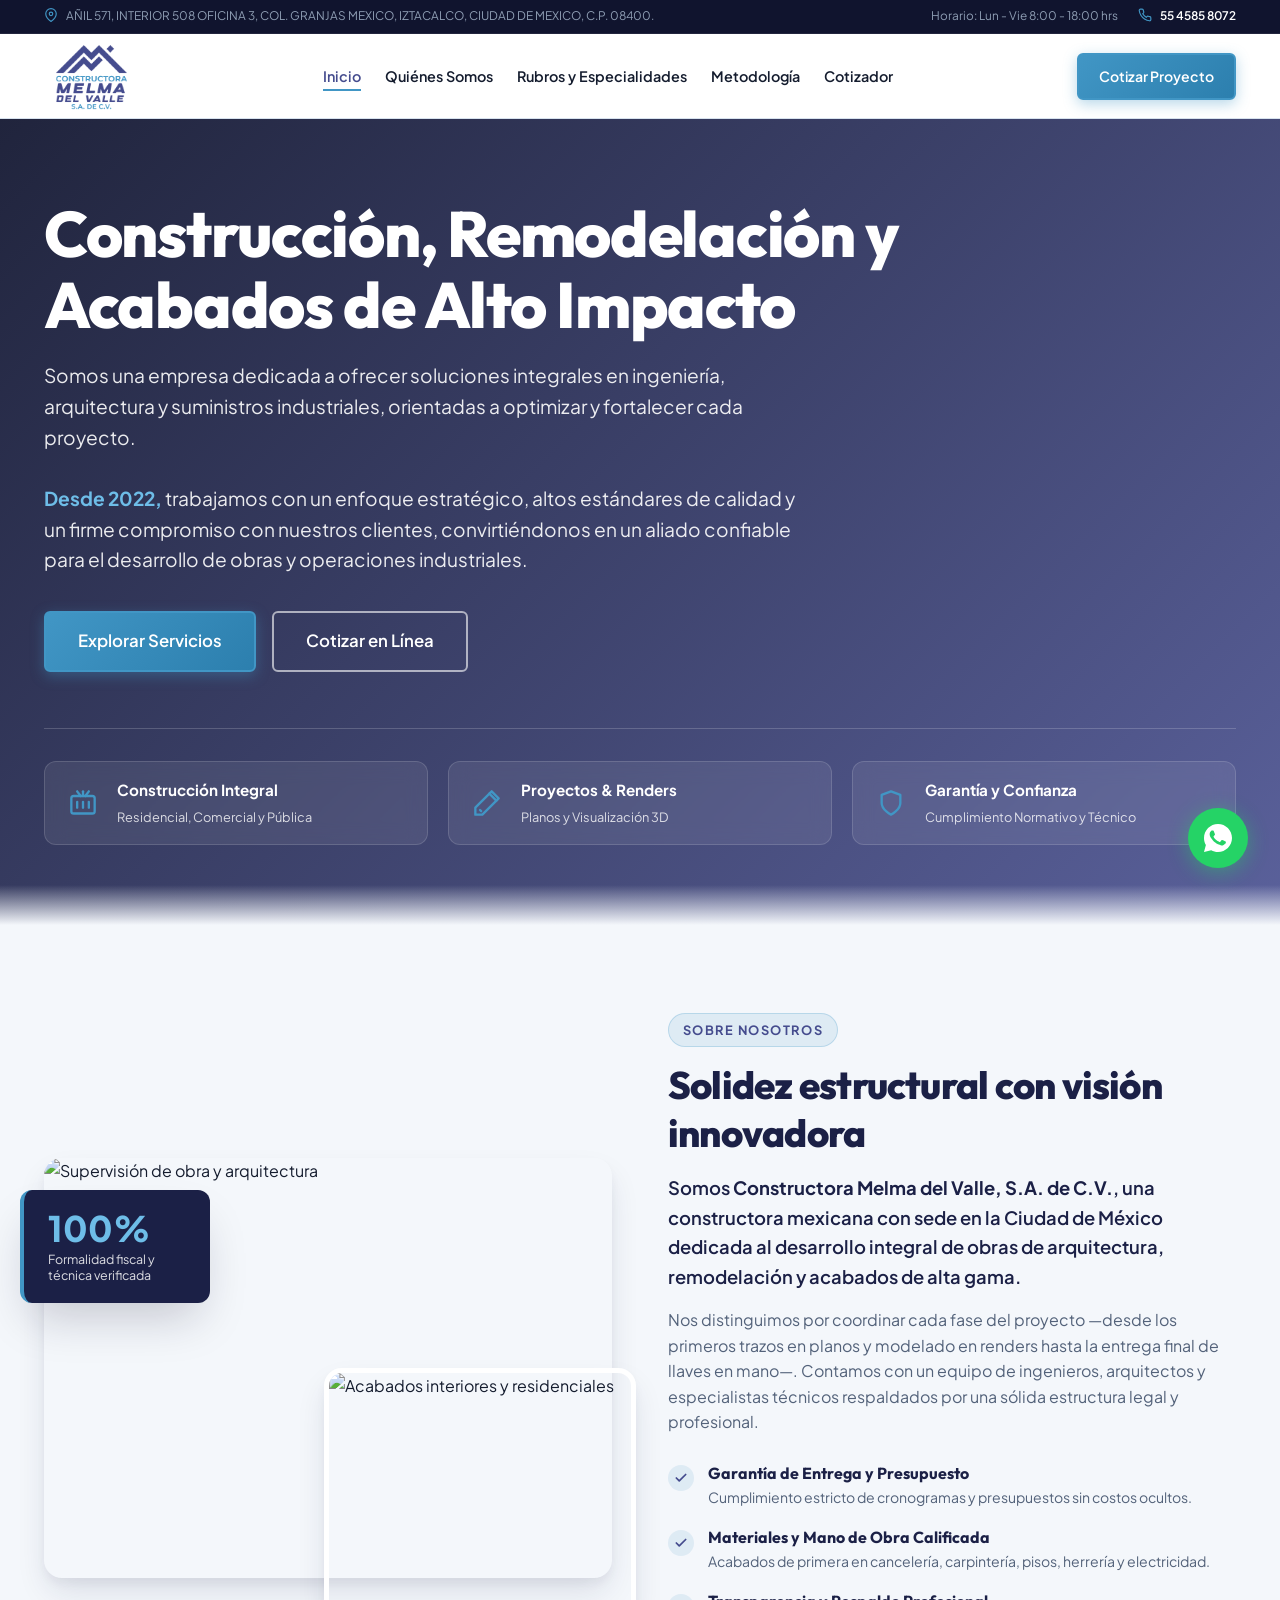
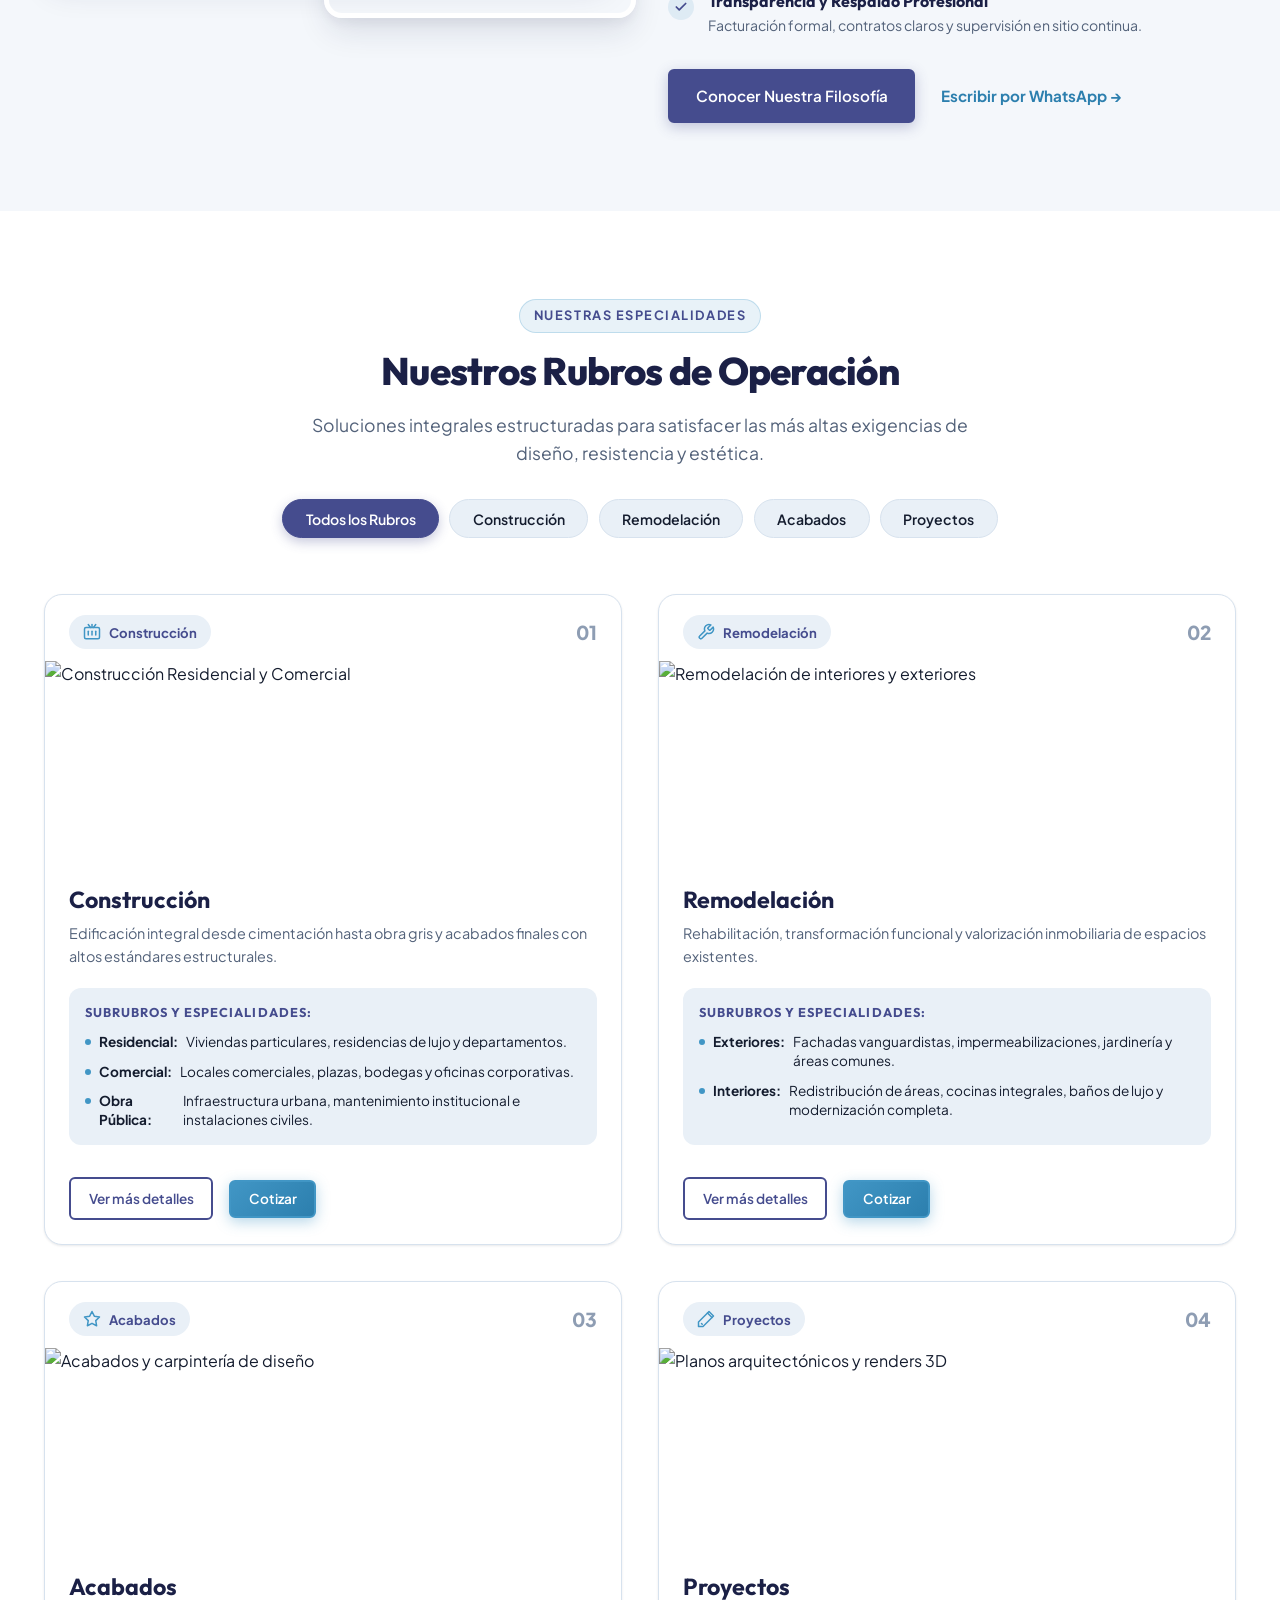
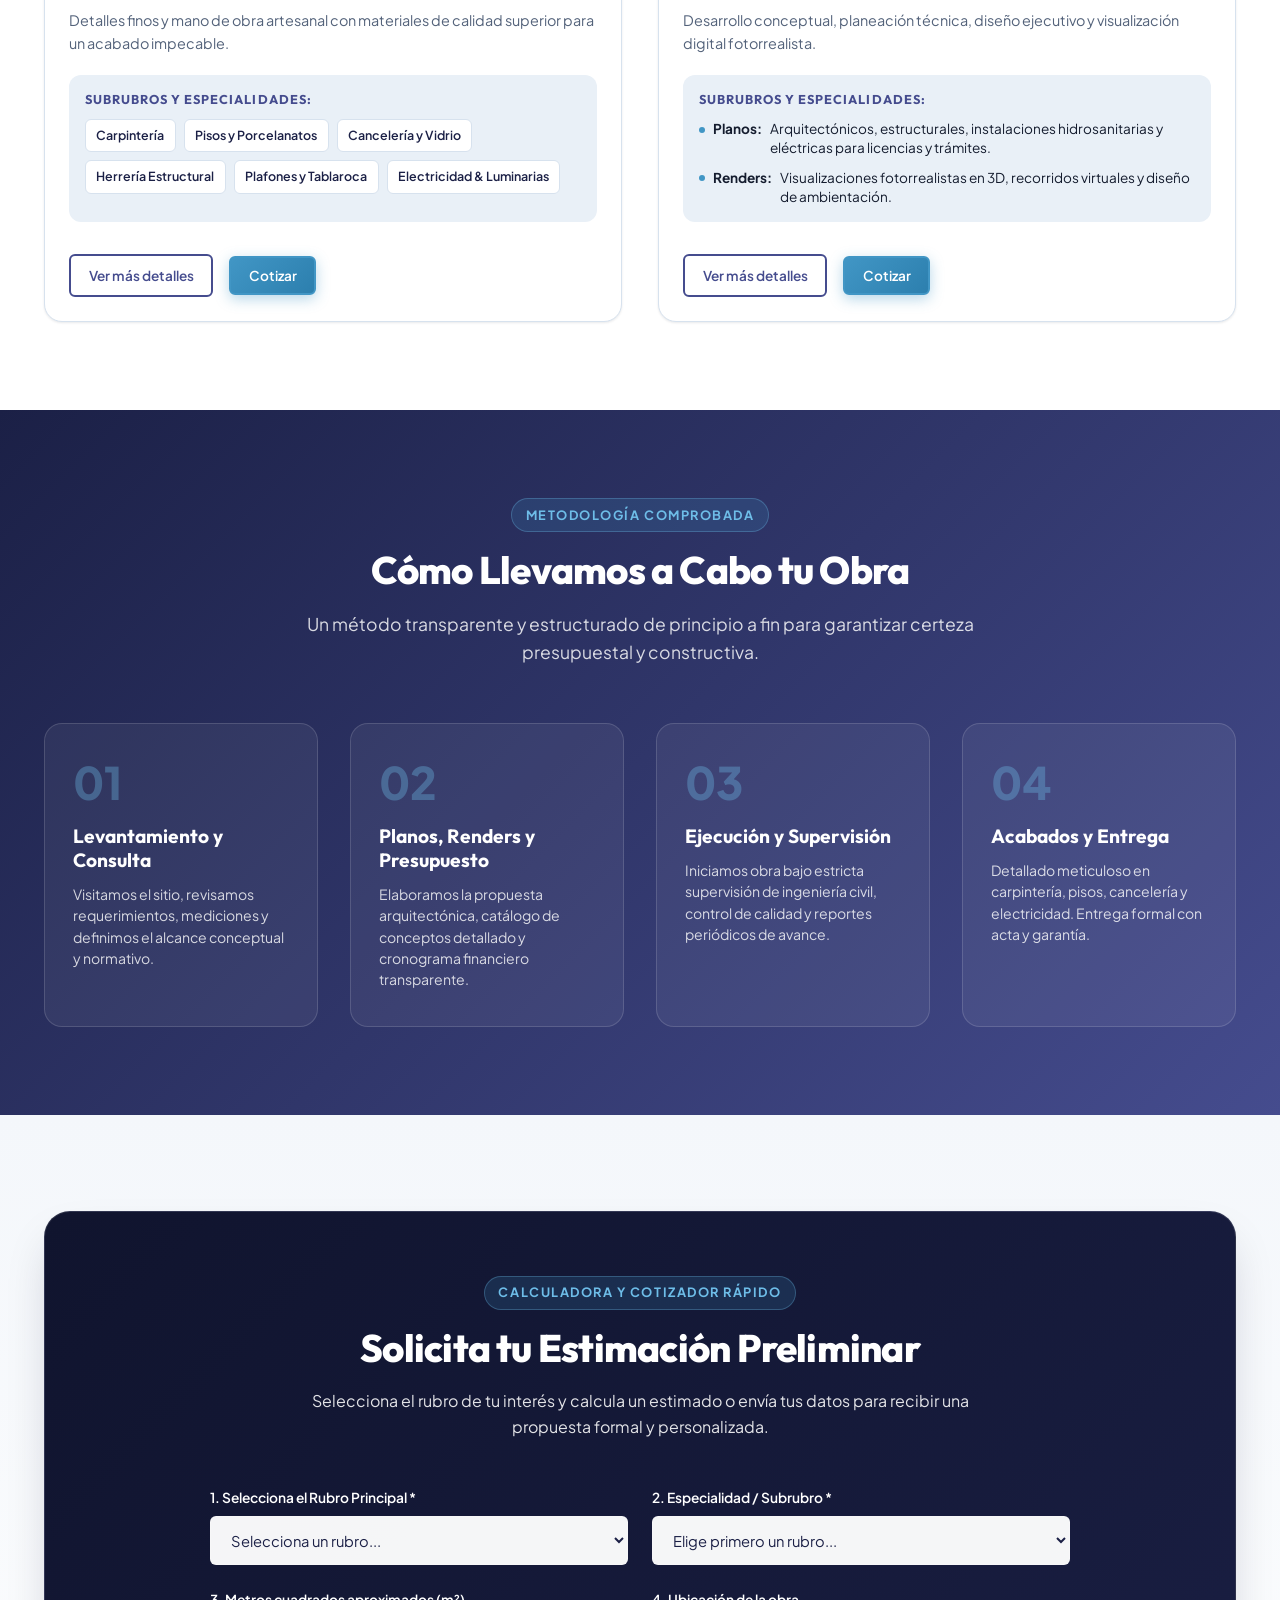
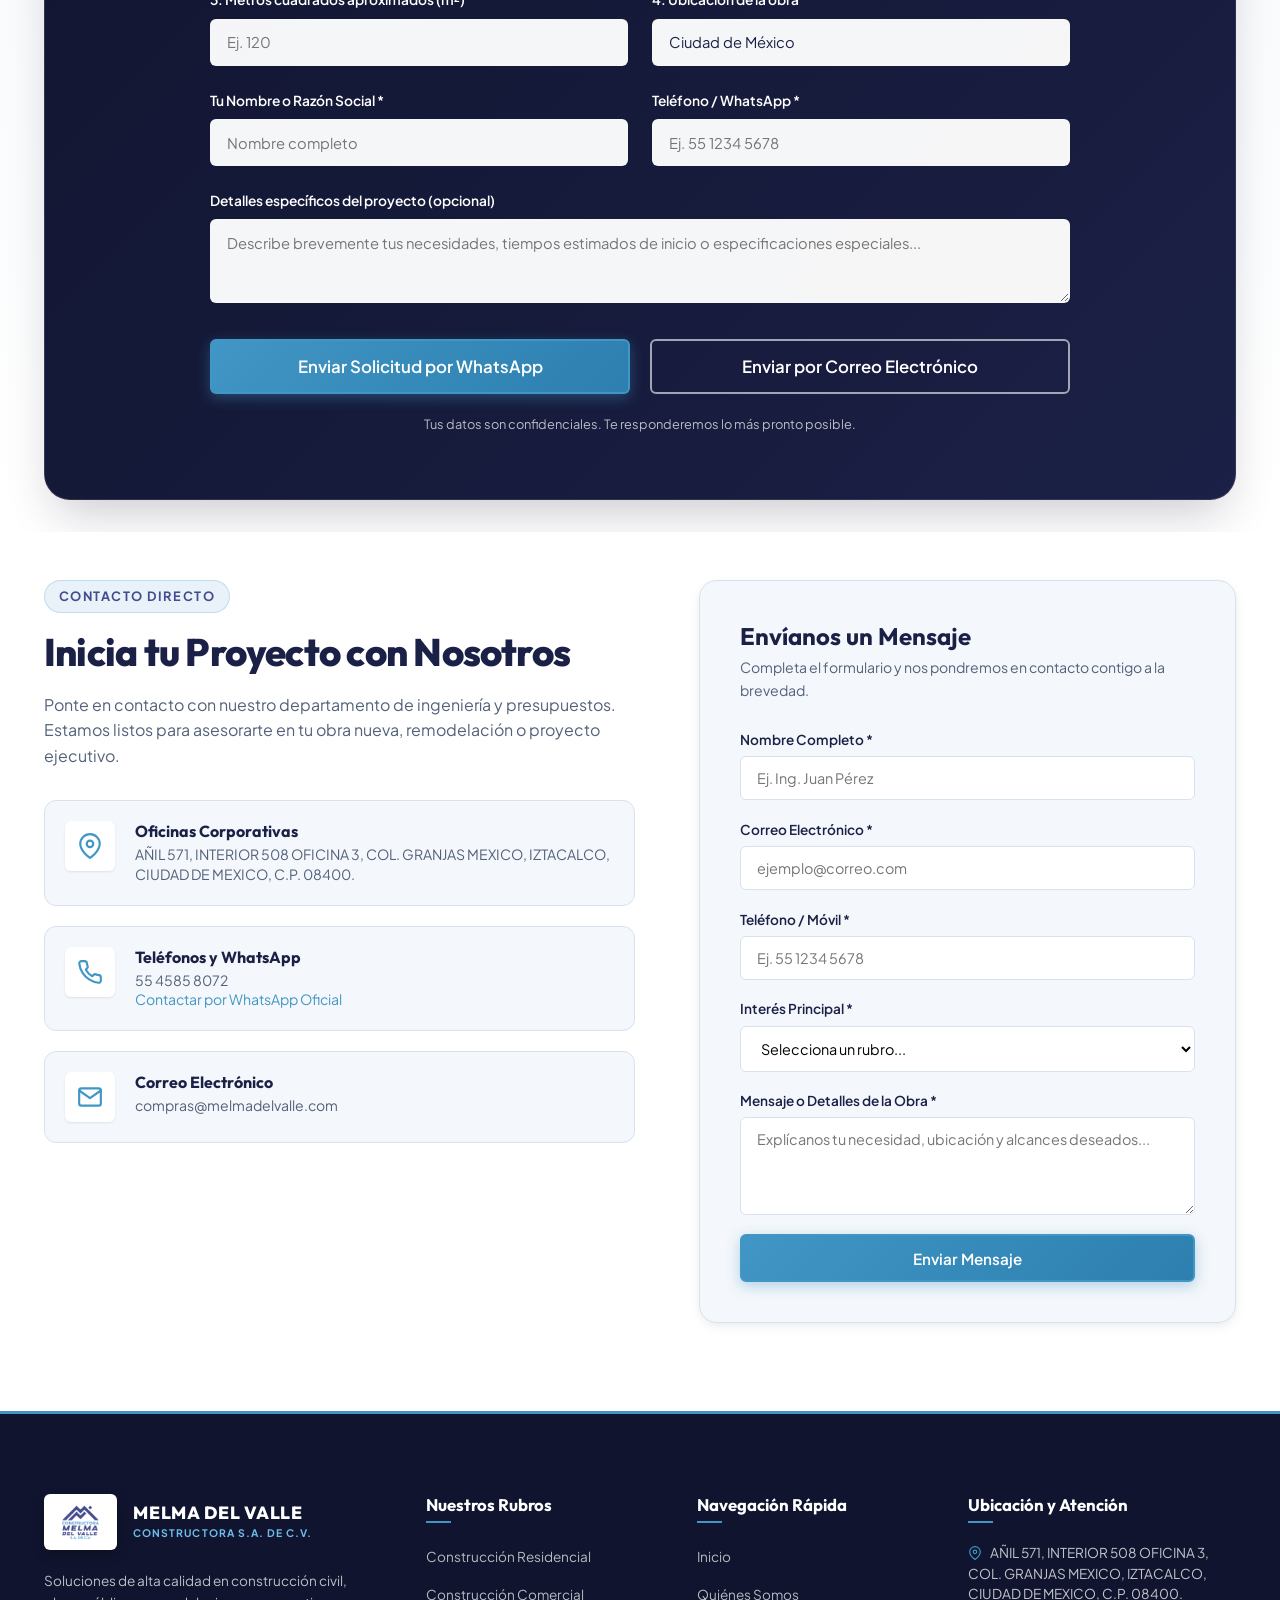
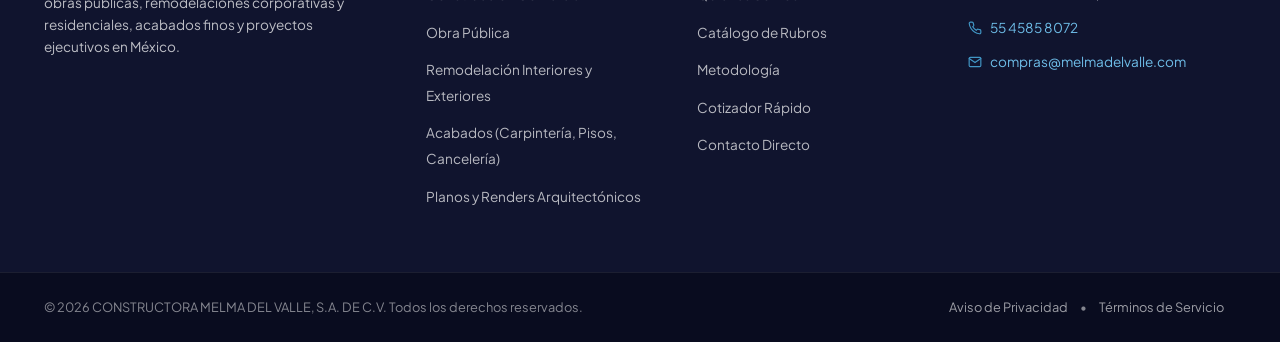
==== commit e14b722e: "Add files via upload" ====
--- a/index.html
+++ b/index.html
@@ -41,7 +41,7 @@
       <nav class="nav-menu" id="nav-menu">
         <ul class="nav-links">
           <li><a href="#inicio" class="nav-link active">Inicio</a></li>
-          <li><a href="#nosotros" class="nav-link">Quiénes Somos</a></li>
+          <li><a href="nosotros.html" class="nav-link">Quiénes Somos</a></li>
           <li><a href="#rubros" class="nav-link">Rubros y Especialidades</a></li>
           <li><a href="#proceso" class="nav-link">Metodología</a></li>
           <li><a href="#cotizador" class="nav-link">Cotizador</a></li>
@@ -71,7 +71,8 @@
           Construcción, Remodelación y Acabados de Alto Impacto
         </h1>
         <p class="hero-description">
-          En <strong>Constructora Melma del Valle, S.A. de C.V.</strong> materializamos proyectos residenciales, comerciales y de obra pública con rigor técnico, puntualidad y excelencia arquitectónica.
+          Somos una empresa dedicada a ofrecer soluciones integrales en ingeniería, arquitectura y suministros industriales, orientadas a optimizar y fortalecer cada proyecto.<br><br>
+<strong>Desde 2022,</strong> trabajamos con un enfoque estratégico, altos estándares de calidad y un firme compromiso con nuestros clientes, convirtiéndonos en un aliado confiable para el desarrollo de obras y operaciones industriales.
         </p>
         <div class="hero-buttons">
           <a href="#rubros" class="btn btn-primary btn-lg">Explorar Servicios</a>
@@ -111,7 +112,7 @@
         <div class="about-grid">
           <div class="about-images">
             <div class="img-wrapper main-img">
-              <img src="https://images.unsplash.com/photo-1541888946425-d0fbb186c5f6?auto=format&fit=crop&w=800&q=80" alt="Supervisión de obra y arquitectura" loading="lazy">
+              <img src="https://melmadelvalle.com/wp-content/uploads/2026/01/haz-una-imagen-de-una-casa-estilo-moderna-desde-una-2.png" alt="Supervisión de obra y arquitectura" loading="lazy">
             </div>
             <div class="img-wrapper sub-img">
               <img src="https://images.unsplash.com/photo-1600585154340-be6161a56a0c?auto=format&fit=crop&w=600&q=80" alt="Acabados interiores y residenciales" loading="lazy">
@@ -157,7 +158,7 @@
             </div>
 
             <div class="about-cta-row">
-              <a href="#contacto" class="btn btn-secondary">Conocer Nuestro Equipo</a>
+              <a href="nosotros.html" class="btn btn-secondary">Conocer Nuestra Filosofía</a>
               <a href="https://wa.me/525545858072?text=Hola,%20me%20gustar%C3%ADa%20solicitar%20informes%20con%20Constructora%20Melma%20del%20Valle" target="_blank" class="btn btn-link">
                 Escribir por WhatsApp →
               </a>
@@ -301,7 +302,7 @@
 
               <div class="rubro-footer">
                 <div class="rubro-actions">
-                  <a href="rubros/remodelacion.html" class="btn btn-outline btn-sm">Ver más detalles</a>
+                  <a href="rubros/acabados.html" class="btn btn-outline btn-sm">Ver más detalles</a>
                   <button class="btn btn-primary btn-sm open-cotizar-btn" data-service="Remodelación">Cotizar</button>
                 </div>
               </div>
@@ -340,7 +341,7 @@
 
               <div class="rubro-footer">
                 <div class="rubro-actions">
-                  <a href="rubros/remodelacion.html" class="btn btn-outline btn-sm">Ver más detalles</a>
+                  <a href="rubros/proyectos.html" class="btn btn-outline btn-sm">Ver más detalles</a>
                   <button class="btn btn-primary btn-sm open-cotizar-btn" data-service="Remodelación">Cotizar</button>
                 </div>
               </div>
@@ -464,7 +465,7 @@
               </button>
             </div>
             <p class="form-note">
-              Tus datos son confidenciales. Te responderemos en un lapso menor a 24 horas hábiles.
+              Tus datos son confidenciales. Te responderemos lo más pronto posible.
             </p>
           </form>
 
@@ -506,8 +507,7 @@
                 <div class="c-icon"><img src="icons/correo.svg" alt="Correo" class="contact-img-icon"></div>
                 <div class="c-details">
                   <h4>Correo Electrónico</h4>
-                  <p><a href="mailto:contacto@melmadelvalle.com">contacto@melmadelvalle.com</a></p>
-                  <p><a href="mailto:proyectos@melmadelvalle.com">proyectos@melmadelvalle.com</a></p>
+                  <p><a href="mailto:compras@melmadelvalle.com">compras@melmadelvalle.com</a></p>
                 </div>
               </div>
             </div>
@@ -615,7 +615,7 @@
           <img src="icons/telefono.svg" alt="Teléfono" class="inline-icon"> <a href="tel:+525545858072">55 4585 8072</a>
         </p>
         <p class="footer-contact-item">
-          <img src="icons/correo.svg" alt="Correo" class="inline-icon"> <a href="mailto:contacto@melmadelvalle.com">contacto@melmadelvalle.com</a>
+          <img src="icons/correo.svg" alt="Correo" class="inline-icon"> <a href="mailto:compras@melmadelvalle.com">compras@melmadelvalle.com</a>
         </p>
       </div>
     </div>
@@ -624,11 +624,10 @@
       <div class="container footer-bottom-flex">
         <p>&copy; 2026 CONSTRUCTORA MELMA DEL VALLE, S.A. DE C.V. Todos los derechos reservados.</p>
         <div class="footer-legal-links">
-          <a href="#inicio">Aviso de Privacidad</a>
+          <a href="aviso-privacidad.html">Aviso de Privacidad</a>
           <span>•</span>
-          <a href="#inicio">Términos de Servicio</a>
-          <span>•</span>
-          <a href="#inicio">Cumplimiento Normativo</a>
+          <a href="terminos-servicio.html">Términos de Servicio</a>
+          <span>
         </div>
       </div>
     </div>
--- a/styles.css
+++ b/styles.css
@@ -92,25 +92,11 @@
   font-weight: 700;
 }
 
-.text-accent {
-  color: var(--color-accent) !important;
-}
-
-.text-white {
-  color: #ffffff !important;
-}
-
-.text-white-80 {
-  color: rgba(255, 255, 255, 0.88);
-}
-
-.text-muted {
-  color: var(--color-text-muted);
-}
-
-.text-center {
-  text-align: center;
-}
+.text-accent { color: var(--color-accent) !important; }
+.text-white { color: #ffffff !important; }
+.text-white-80 { color: rgba(255, 255, 255, 0.88); }
+.text-muted { color: var(--color-text-muted); }
+.text-center { text-align: center; }
 
 /* Container */
 .container {
@@ -149,9 +135,9 @@
 }
 
 .section-title {
-  font-family: var(--font-heading); /* Asegura que use Syne */
-  font-size: 2.4rem; /* Le subí un poquito el tamaño (antes 2.25) */
-  font-weight: 800; /* <-- CLAVE: Forzamos el peso máximo igual que el Hero */
+  font-family: var(--font-heading);
+  font-size: 2.4rem;
+  font-weight: 800;
   margin-bottom: 1rem;
   letter-spacing: -0.02em;
   color: var(--color-primary-dark);
@@ -188,7 +174,6 @@
   border-color: var(--color-accent);
   box-shadow: 0 4px 14px rgba(65, 150, 197, 0.38);
 }
-
 .btn-primary:hover {
   background: linear-gradient(135deg, var(--color-accent-hover) 0%, #206892 100%);
   border-color: var(--color-accent-hover);
@@ -202,7 +187,6 @@
   border-color: var(--color-primary);
   box-shadow: 0 4px 14px rgba(69, 76, 142, 0.3);
 }
-
 .btn-secondary:hover {
   background-color: var(--color-primary-light);
   border-color: var(--color-primary-light);
@@ -215,7 +199,6 @@
   color: var(--color-primary);
   border-color: var(--color-primary);
 }
-
 .btn-outline:hover {
   background-color: var(--color-primary);
   color: #ffffff;
@@ -226,7 +209,6 @@
   color: #ffffff;
   border-color: rgba(255, 255, 255, 0.6);
 }
-
 .btn-outline-light:hover {
   background-color: #ffffff;
   color: var(--color-primary-dark);
@@ -238,7 +220,6 @@
   padding: 0.5rem 0;
   font-weight: 700;
 }
-
 .btn-link:hover {
   color: var(--color-primary);
   text-decoration: underline;
@@ -247,20 +228,14 @@
 .btn-sm {
   padding: 0.55rem 1.1rem;
   font-size: 0.85rem;
-  min-height: 38px; /* Forza la misma altura para ambos */
+  min-height: 38px; 
   display: inline-flex;
   align-items: center;
   justify-content: center;
 }
 
-.btn-lg {
-  padding: 0.95rem 2rem;
-  font-size: 1.05rem;
-}
-
-.btn-block {
-  width: 100%;
-}
+.btn-lg { padding: 0.95rem 2rem; font-size: 1.05rem; }
+.btn-block { width: 100%; }
 
 /* ==========================================================================
    Top Announcement Bar
@@ -297,14 +272,8 @@
   white-space: nowrap;
 }
 
-.top-phone {
-  color: #ffffff;
-  font-weight: 600;
-}
-
-.top-phone:hover {
-  color: var(--color-accent-light);
-}
+.top-phone { color: #ffffff; font-weight: 600; }
+.top-phone:hover { color: var(--color-accent-light); }
 
 /* ==========================================================================
    Navigation Bar
@@ -320,10 +289,7 @@
   transition: var(--transition-normal);
 }
 
-.navbar.scrolled {
-  box-shadow: var(--shadow-md);
-  background-color: #ffffff;
-}
+.navbar.scrolled { box-shadow: var(--shadow-md); background-color: #ffffff; }
 
 .nav-container {
   display: flex;
@@ -350,10 +316,7 @@
   transition: var(--transition-normal);
   display: block;
 }
-
-.logo:hover .brand-logo-img {
-  transform: scale(1.03);
-}
+.logo:hover .brand-logo-img { transform: scale(1.03); }
 
 .nav-links {
   display: flex;
@@ -363,11 +326,7 @@
   white-space: nowrap;
 }
 
-.nav-links li {
-  display: flex;
-  align-items: center;
-  white-space: nowrap;
-}
+.nav-links li { display: flex; align-items: center; white-space: nowrap; }
 
 .nav-link {
   font-weight: 600;
@@ -390,32 +349,12 @@
   transition: var(--transition-normal);
 }
 
-.nav-link:hover,
-.nav-link.active {
-  color: var(--color-primary);
-}
-
-.nav-link:hover::after,
-.nav-link.active::after {
-  width: 100%;
-}
-
-.nav-actions {
-  display: flex;
-  align-items: center;
-  gap: 1rem;
-  flex-shrink: 0;
-}
-
-.nav-cta {
-  padding: 0.65rem 1.25rem;
-  font-size: 0.88rem;
-  white-space: nowrap;
-}
-
-.nav-cta-mobile {
-  display: none;
-}
+.nav-link:hover, .nav-link.active { color: var(--color-primary); }
+.nav-link:hover::after, .nav-link.active::after { width: 100%; }
+
+.nav-actions { display: flex; align-items: center; gap: 1rem; flex-shrink: 0; }
+.nav-cta { padding: 0.65rem 1.25rem; font-size: 0.88rem; white-space: nowrap; }
+.nav-cta-mobile { display: none; }
 
 /* Hamburger toggle for mobile */
 .hamburger {
@@ -439,17 +378,9 @@
   transition: var(--transition-normal);
 }
 
-.hamburger.open span:nth-child(1) {
-  transform: translateY(8.5px) rotate(45deg);
-}
-
-.hamburger.open span:nth-child(2) {
-  opacity: 0;
-}
-
-.hamburger.open span:nth-child(3) {
-  transform: translateY(-8.5px) rotate(-45deg);
-}
+.hamburger.open span:nth-child(1) { transform: translateY(8.5px) rotate(45deg); }
+.hamburger.open span:nth-child(2) { opacity: 0; }
+.hamburger.open span:nth-child(3) { transform: translateY(-8.5px) rotate(-45deg); }
 
 /* ==========================================================================
    Hero Section
@@ -459,7 +390,7 @@
   background: linear-gradient(135deg, rgba(16, 20, 46, 0.93) 0%, rgba(69, 76, 142, 0.88) 100%),
               url('https://images.unsplash.com/photo-1541888946425-d0fbb186c5f6?auto=format&fit=crop&w=1920&q=80') center/cover no-repeat;
   color: #ffffff;
-  padding: 2.5rem 0 5rem;
+  padding: 5rem 0 5rem;
   overflow: hidden;
 }
 
@@ -473,44 +404,15 @@
   background: linear-gradient(to top, var(--color-bg-light), transparent);
 }
 
-.hero-content {
-  position: relative;
-  z-index: 2;
-  /* Quitamos el max-width: 760px para que se alinee con el borde del contenedor */
-  width: 100%; 
-}
-
-.hero-badge {
-  display: inline-flex;
-  align-items: center;
-  gap: 0.5rem;
-  background: rgba(255, 255, 255, 0.12);
-  backdrop-filter: blur(8px);
-  -webkit-backdrop-filter: blur(8px);
-  padding: 0.4rem 1rem;
-  border-radius: 100px;
-  font-size: 0.82rem;
-  font-weight: 600;
-  color: var(--color-accent-light);
-  border: 1px solid rgba(110, 189, 232, 0.35);
-  margin-bottom: 1.5rem;
-}
-
-.badge-dot {
-  width: 8px;
-  height: 8px;
-  border-radius: 50%;
-  background-color: var(--color-accent-light);
-  box-shadow: 0 0 8px var(--color-accent-light);
-}
+.hero-content { position: relative; z-index: 2; width: 100%; }
 
 .hero-title {
   font-family: var(--font-heading);
-  font-size: clamp(2.5rem, 5vw, 4rem); /* Subimos un poco el tamaño (antes 3.2rem) */
+  font-size: clamp(2.5rem, 5vw, 4rem);
   font-weight: 800;
   color: #ffffff;
   margin-bottom: 1.25rem;
-  letter-spacing: -0.02em; /* Un poco menos de espacio entre letras */
+  letter-spacing: -0.02em;
   line-height: 1.1;
   max-width: 900px; 
 }
@@ -519,20 +421,12 @@
   font-size: clamp(1rem, 2vw, 1.2rem);
   color: rgba(255, 255, 255, 0.9);
   margin-bottom: 2.25rem;
-  max-width: 760px; /* Mantiene la legibilidad del párrafo */
+  max-width: 760px;
   line-height: 1.6;
 }
-
-.hero-description strong {
-  color: var(--color-accent-light);
-}
-
-.hero-buttons {
-  display: flex;
-  gap: 1rem;
-  flex-wrap: wrap;
-  margin-bottom: 3.5rem;
-}
+.hero-description strong { color: var(--color-accent-light); }
+
+.hero-buttons { display: flex; gap: 1rem; flex-wrap: wrap; margin-bottom: 3.5rem; }
 
 .hero-stats-grid {
   display: grid;
@@ -553,76 +447,24 @@
   border: 1px solid rgba(255, 255, 255, 0.14);
   transition: var(--transition-normal);
 }
-
-.stat-card:hover {
-  background: rgba(255, 255, 255, 0.14);
-  transform: translateY(-2px);
-}
-
-.stat-icon {
-  width: 36px;
-  height: 36px;
-  display: flex;
-  align-items: center;
-  justify-content: center;
-  flex-shrink: 0;
-}
+.stat-card:hover { background: rgba(255, 255, 255, 0.14); transform: translateY(-2px); }
+
+.stat-icon { width: 36px; height: 36px; display: flex; align-items: center; justify-content: center; flex-shrink: 0; }
 
 /* Reusable Icon Image Placeholders */
-.inline-icon {
-  width: 14px;
-  height: 14px;
-  display: inline-block;
-  vertical-align: -2px;
-  margin-right: 0.35rem;
-  object-fit: contain;
-}
-
-.stat-img-icon {
-  width: 28px;
-  height: 28px;
-  object-fit: contain;
-  display: block;
-}
-
-.rubro-img-icon {
-  width: 18px;
-  height: 18px;
-  object-fit: contain;
-  display: block;
-}
-
-.contact-img-icon {
-  width: 26px;
-  height: 26px;
-  object-fit: contain;
-  display: block;
-}
-
-.check-img-icon {
-  width: 14px;
-  height: 14px;
-  object-fit: contain;
-  display: block;
-}
-
-.stat-text strong {
-  display: block;
-  font-size: 0.95rem;
-  color: #ffffff;
-}
-
-.stat-text span {
-  font-size: 0.8rem;
-  color: rgba(255, 255, 255, 0.8);
-}
+.inline-icon { width: 14px; height: 14px; display: inline-block; vertical-align: -2px; margin-right: 0.35rem; object-fit: contain; }
+.stat-img-icon { width: 28px; height: 28px; object-fit: contain; display: block; }
+.rubro-img-icon { width: 18px; height: 18px; object-fit: contain; display: block; }
+.contact-img-icon { width: 26px; height: 26px; object-fit: contain; display: block; }
+.check-img-icon { width: 14px; height: 14px; object-fit: contain; display: block; }
+
+.stat-text strong { display: block; font-size: 0.95rem; color: #ffffff; }
+.stat-text span { font-size: 0.8rem; color: rgba(255, 255, 255, 0.8); }
 
 /* ==========================================================================
    About Us Section
    ========================================================================== */
-.about {
-  background-color: var(--color-bg-light);
-}
+.about { background-color: var(--color-bg-light); }
 
 .about-grid {
   display: grid;
@@ -631,35 +473,13 @@
   align-items: center;
 }
 
-.about-images {
-  position: relative;
-}
-
-.img-wrapper {
-  border-radius: var(--radius-lg);
-  overflow: hidden;
-  box-shadow: var(--shadow-lg);
-}
-
-.main-img img {
-  width: 100%;
-  height: 420px;
-  object-fit: cover;
-}
-
-.sub-img {
-  position: absolute;
-  bottom: -2.5rem;
-  right: -1.5rem;
-  width: 55%;
-  border: 5px solid #ffffff;
-}
-
-.sub-img img {
-  width: 100%;
-  height: 240px;
-  object-fit: cover;
-}
+.about-images { position: relative; }
+
+.img-wrapper { border-radius: var(--radius-lg); overflow: hidden; box-shadow: var(--shadow-lg); }
+.main-img img { width: 100%; height: 420px; object-fit: cover; }
+
+.sub-img { position: absolute; bottom: -2.5rem; right: -1.5rem; width: 55%; border: 5px solid #ffffff; border-radius: var(--radius-lg); overflow: hidden; box-shadow: var(--shadow-lg); }
+.sub-img img { width: 100%; height: 240px; object-fit: cover; }
 
 .about-badge-card {
   position: absolute;
@@ -676,94 +496,28 @@
   border-left: 4px solid var(--color-accent);
 }
 
-.badge-years {
-  font-family: var(--font-body); /* <-- AGREGA O CAMBIA ESTA LÍNEA */
-  font-size: 2.2rem;
-  font-weight: 800;
-  color: var(--color-accent-light);
-  line-height: 1;
-}
-
-.badge-lbl {
-  font-size: 0.78rem;
-  margin-top: 0.35rem;
-  color: rgba(255, 255, 255, 0.85);
-  line-height: 1.3;
-}
-
-.about-content .lead-text {
-  font-size: 1.15rem;
-  color: var(--color-primary-dark);
-  font-weight: 600;
-  margin-bottom: 1rem;
-}
-
-.about-content .text-muted {
-  margin-bottom: 1.75rem;
-}
-
-.features-list {
-  display: flex;
-  flex-direction: column;
-  gap: 1.15rem;
-  margin-bottom: 2rem;
-}
-
-.feature-item {
-  display: flex;
-  gap: 0.9rem;
-  align-items: flex-start;
-}
-
-.feature-icon {
-  width: 26px;
-  height: 26px;
-  border-radius: 50%;
-  background-color: var(--color-accent-soft);
-  display: flex;
-  align-items: center;
-  justify-content: center;
-  flex-shrink: 0;
-  margin-top: 0.15rem;
-}
-
-.feature-item h4 {
-  font-size: 1rem;
-  color: var(--color-primary-dark);
-  margin-bottom: 0.2rem;
-}
-
-.feature-item p {
-  font-size: 0.88rem;
-  color: var(--color-text-muted);
-}
-
-.about-cta-row {
-  display: flex;
-  align-items: center;
-  gap: 1.5rem;
-}
+.badge-years { font-family: var(--font-body); font-size: 2.2rem; font-weight: 800; color: var(--color-accent-light); line-height: 1; }
+.badge-lbl { font-size: 0.78rem; margin-top: 0.35rem; color: rgba(255, 255, 255, 0.85); line-height: 1.3; }
+
+.about-content .lead-text { font-size: 1.15rem; color: var(--color-primary-dark); font-weight: 600; margin-bottom: 1rem; }
+.about-content .text-muted { margin-bottom: 1.75rem; }
+
+.features-list { display: flex; flex-direction: column; gap: 1.15rem; margin-bottom: 2rem; }
+.feature-item { display: flex; gap: 0.9rem; align-items: flex-start; }
+.feature-icon { width: 26px; height: 26px; border-radius: 50%; background-color: var(--color-accent-soft); display: flex; align-items: center; justify-content: center; flex-shrink: 0; margin-top: 0.15rem; }
+.feature-item h4 { font-size: 1rem; color: var(--color-primary-dark); margin-bottom: 0.2rem; }
+.feature-item p { font-size: 0.88rem; color: var(--color-text-muted); }
+
+.about-cta-row { display: flex; align-items: center; gap: 1.5rem; }
 
 /* ==========================================================================
    Rubros / Services Section
    ========================================================================== */
-.rubros-section {
-  background-color: #ffffff;
-}
-
-.section-header {
-  margin-bottom: 3.5rem;
-}
+.rubros-section { background-color: #ffffff; }
+.section-header { margin-bottom: 3.5rem; }
 
 /* Category Filter Buttons */
-.filter-buttons {
-  display: flex;
-  justify-content: center;
-  gap: 0.65rem;
-  flex-wrap: wrap;
-  margin-top: 2rem;
-}
-
+.filter-buttons { display: flex; justify-content: center; gap: 0.65rem; flex-wrap: wrap; margin-top: 2rem; }
 .filter-btn {
   background-color: var(--color-bg-subtle);
   border: 1px solid var(--color-border);
@@ -776,25 +530,11 @@
   cursor: pointer;
   transition: var(--transition-normal);
 }
-
-.filter-btn:hover {
-  border-color: var(--color-accent);
-  color: var(--color-primary);
-}
-
-.filter-btn.active {
-  background-color: var(--color-primary);
-  color: #ffffff;
-  border-color: var(--color-primary);
-  box-shadow: 0 4px 12px rgba(69, 76, 142, 0.3);
-}
+.filter-btn:hover { border-color: var(--color-accent); color: var(--color-primary); }
+.filter-btn.active { background-color: var(--color-primary); color: #ffffff; border-color: var(--color-primary); box-shadow: 0 4px 12px rgba(69, 76, 142, 0.3); }
 
 /* Rubros Grid */
-.rubros-grid {
-  display: grid;
-  grid-template-columns: repeat(2, 1fr);
-  gap: 2.25rem;
-}
+.rubros-grid { display: grid; grid-template-columns: repeat(2, 1fr); gap: 2.25rem; }
 
 .rubro-card {
   background: #ffffff;
@@ -806,254 +546,71 @@
   flex-direction: column;
   transition: var(--transition-normal);
 }
-
-.rubro-card:hover {
-  transform: translateY(-6px);
-  box-shadow: var(--shadow-xl);
-  border-color: var(--color-accent);
-}
-
-.rubro-header {
-  display: flex;
-  justify-content: space-between;
-  align-items: center;
-  padding: 1.25rem 1.5rem 0.75rem;
-}
-
-.rubro-icon-pill {
-  display: inline-flex;
-  align-items: center;
-  gap: 0.55rem;
-  background-color: var(--color-bg-subtle);
-  padding: 0.4rem 0.85rem;
-  border-radius: 100px;
-  font-size: 0.82rem;
-  font-weight: 700;
-  color: var(--color-primary);
-}
-
-.rubro-icon-pill .icon {
-  display: flex;
-  align-items: center;
-  justify-content: center;
-}
-
-.rubro-counter {
-  font-family: var(--font-body); /* <-- AGREGA O CAMBIA ESTA LÍNEA */
-  font-size: 1.2rem; 
-  font-weight: 800;
-  color: var(--color-text-light);
-}
-
-.rubro-img-box {
-  width: 100%;
-  height: 200px;
-  overflow: hidden;
-}
-
-.rubro-img-box img {
-  width: 100%;
-  height: 100%;
-  object-fit: cover;
-  transition: transform 0.4s ease;
-}
-
-.rubro-card:hover .rubro-img-box img {
-  transform: scale(1.06);
-}
-
-.rubro-body {
-  padding: 1.5rem;
-  display: flex;
-  flex-direction: column;
-  flex-grow: 1;
-}
-
-.rubro-body h3 {
-  font-size: 1.45rem;
-  color: var(--color-primary-dark);
-  margin-bottom: 0.5rem;
-}
-
-.rubro-body > p {
-  font-size: 0.9rem;
-  color: var(--color-text-muted);
-  margin-bottom: 1.25rem;
-}
-
-.subrubros-list {
-  background-color: var(--color-bg-subtle);
-  border-radius: var(--radius-md);
-  padding: 1rem;
-  margin-bottom: 1.5rem;
-  flex-grow: 1;
-}
-
-.subrubros-list h4 {
-  font-size: 0.8rem;
-  text-transform: uppercase;
-  letter-spacing: 0.08em;
-  color: var(--color-primary);
-  margin-bottom: 0.75rem;
-}
-
-.subrubros-list ul {
-  display: flex;
-  flex-direction: column;
-  gap: 0.65rem;
-}
-
-.subrubros-list li {
-  font-size: 0.85rem;
-  display: flex;
-  align-items: flex-start;
-  gap: 0.5rem;
-  line-height: 1.4;
-}
-
-.check-bullet {
-  width: 6px;
-  height: 6px;
-  border-radius: 50%;
-  background-color: var(--color-accent);
-  margin-top: 0.45rem;
-  flex-shrink: 0;
-}
+.rubro-card:hover { transform: translateY(-6px); box-shadow: var(--shadow-xl); border-color: var(--color-accent); }
+
+.rubro-header { display: flex; justify-content: space-between; align-items: center; padding: 1.25rem 1.5rem 0.75rem; }
+.rubro-icon-pill { display: inline-flex; align-items: center; gap: 0.55rem; background-color: var(--color-bg-subtle); padding: 0.4rem 0.85rem; border-radius: 100px; font-size: 0.82rem; font-weight: 700; color: var(--color-primary); }
+.rubro-icon-pill .icon { display: flex; align-items: center; justify-content: center; }
+.rubro-counter { font-family: var(--font-body); font-size: 1.2rem; font-weight: 800; color: var(--color-text-light); }
+
+.rubro-img-box { width: 100%; height: 200px; overflow: hidden; }
+.rubro-img-box img { width: 100%; height: 100%; object-fit: cover; transition: transform 0.4s ease; }
+.rubro-card:hover .rubro-img-box img { transform: scale(1.06); }
+
+.rubro-body { padding: 1.5rem; display: flex; flex-direction: column; flex-grow: 1; }
+.rubro-body h3 { font-size: 1.45rem; color: var(--color-primary-dark); margin-bottom: 0.5rem; }
+.rubro-body > p { font-size: 0.9rem; color: var(--color-text-muted); margin-bottom: 1.25rem; }
+
+.subrubros-list { background-color: var(--color-bg-subtle); border-radius: var(--radius-md); padding: 1rem; margin-bottom: 1.5rem; flex-grow: 1; }
+.subrubros-list h4 { font-size: 0.8rem; text-transform: uppercase; letter-spacing: 0.08em; color: var(--color-primary); margin-bottom: 0.75rem; }
+.subrubros-list ul { display: flex; flex-direction: column; gap: 0.65rem; }
+.subrubros-list li { font-size: 0.85rem; display: flex; align-items: flex-start; gap: 0.5rem; line-height: 1.4; }
+.check-bullet { width: 6px; height: 6px; border-radius: 50%; background-color: var(--color-accent); margin-top: 0.45rem; flex-shrink: 0; }
 
 /* Tags Cluster for Acabados */
-.tags-cluster {
-  display: flex;
-  flex-wrap: wrap;
-  gap: 0.5rem;
-}
-
-.tags-cluster .tag {
-  background-color: #ffffff;
-  border: 1px solid var(--color-border);
-  padding: 0.35rem 0.65rem;
-  border-radius: 6px;
-  font-size: 0.78rem;
-  font-weight: 600;
-  color: var(--color-primary-dark);
-}
-
-.rubro-footer {
-  margin-top: auto;
-  padding-top: 0.5rem;
+.tags-cluster { display: flex; flex-wrap: wrap; gap: 0.5rem; }
+.tags-cluster .tag { background-color: #ffffff; border: 1px solid var(--color-border); padding: 0.35rem 0.65rem; border-radius: 6px; font-size: 0.78rem; font-weight: 600; color: var(--color-primary-dark); }
+
+.rubro-footer { margin-top: auto; padding-top: 0.5rem; }
+
+/* Contenedor de botones dentro de la tarjeta */
+.rubro-actions {
+  display: flex;
+  gap: 1rem; 
+  align-items: center;
 }
 
 /* ==========================================================================
    Methodology / Process Section
    ========================================================================== */
-.process-section {
-  background: linear-gradient(135deg, var(--color-primary-dark) 0%, var(--color-primary) 100%);
-  color: #ffffff;
-}
-
-.process-section .section-title {
-  color: #ffffff;
-}
-
-.process-section .section-subtitle {
-  color: rgba(255, 255, 255, 0.82);
-}
-
-.process-steps {
-  display: grid;
-  grid-template-columns: repeat(auto-fit, minmax(240px, 1fr));
-  gap: 2rem;
-  position: relative;
-  margin-top: 3rem;
-}
-
-.step-card {
-  background: rgba(255, 255, 255, 0.06);
-  border: 1px solid rgba(255, 255, 255, 0.14);
-  padding: 2.25rem 1.75rem;
-  border-radius: var(--radius-lg);
-  position: relative;
-  transition: var(--transition-normal);
-}
-
-.step-card:hover {
-  background: rgba(255, 255, 255, 0.12);
-  border-color: var(--color-accent-light);
-  transform: translateY(-5px);
-}
-
-.step-number {
-  font-family: var(--font-body); /* Quitamos Syne, usamos Plus Jakarta Sans */
-  font-size: 2.8rem; /* Le subimos un poco el tamaño para compensar */
-  font-weight: 800;
-  color: var(--color-accent-light);
-  line-height: 1; 
-  margin-bottom: 1.25rem;
-  opacity: 0.35;
-}
-
-.step-card h3 {
-  color: #ffffff;
-  font-size: 1.2rem;
-  margin-bottom: 0.75rem;
-}
-
-.step-card p {
-  color: rgba(255, 255, 255, 0.8);
-  font-size: 0.88rem;
-  line-height: 1.5;
-}
+.process-section { background: linear-gradient(135deg, var(--color-primary-dark) 0%, var(--color-primary) 100%); color: #ffffff; }
+.process-section .section-title { color: #ffffff; }
+.process-section .section-subtitle { color: rgba(255, 255, 255, 0.82); }
+
+.process-steps { display: grid; grid-template-columns: repeat(auto-fit, minmax(240px, 1fr)); gap: 2rem; position: relative; margin-top: 3rem; }
+.step-card { background: rgba(255, 255, 255, 0.06); border: 1px solid rgba(255, 255, 255, 0.14); padding: 2.25rem 1.75rem; border-radius: var(--radius-lg); position: relative; transition: var(--transition-normal); }
+.step-card:hover { background: rgba(255, 255, 255, 0.12); border-color: var(--color-accent-light); transform: translateY(-5px); }
+
+.step-number { font-family: var(--font-body); font-size: 2.8rem; font-weight: 800; color: var(--color-accent-light); line-height: 1; margin-bottom: 1.25rem; opacity: 0.35; }
+.step-card h3 { color: #ffffff; font-size: 1.2rem; margin-bottom: 0.75rem; }
+.step-card p { color: rgba(255, 255, 255, 0.8); font-size: 0.88rem; line-height: 1.5; }
 
 /* ==========================================================================
    Interactive Cotizador (Quote Estimator)
    ========================================================================== */
-.cotizador-section {
-  background: linear-gradient(180deg, var(--color-bg-light) 0%, #ffffff 100%);
-  padding: 6rem 0;
-}
-
-.cotizador-wrapper {
-  background: linear-gradient(135deg, var(--color-primary-deep) 0%, var(--color-primary-dark) 100%);
-  border-radius: var(--radius-xl);
-  padding: 4rem 3rem;
-  box-shadow: var(--shadow-xl);
-  border: 1px solid rgba(255, 255, 255, 0.12);
-}
-
-.cotizador-header {
-  max-width: 700px;
-  margin: 0 auto 3rem;
-}
-
-.cotizador-form {
-  max-width: 860px;
-  margin: 0 auto;
-}
-
-.form-grid {
-  display: grid;
-  grid-template-columns: 1fr 1fr;
-  gap: 1.5rem;
-}
-
-.form-group {
-  display: flex;
-  flex-direction: column;
-  gap: 0.45rem;
-}
-
-.form-group.full-width {
-  grid-column: span 2;
-}
-
-.form-group label {
-  font-size: 0.86rem;
-  font-weight: 600;
-  color: #ffffff;
-}
-
-.form-group input,
-.form-group select,
-.form-group textarea {
+.cotizador-section { 
+  background: linear-gradient(180deg, var(--color-bg-light) 0%, #ffffff 100%); 
+  padding: 6rem 0 2rem 0;
+}
+.cotizador-wrapper { background: linear-gradient(135deg, var(--color-primary-deep) 0%, var(--color-primary-dark) 100%); border-radius: var(--radius-xl); padding: 4rem 3rem; box-shadow: var(--shadow-xl); border: 1px solid rgba(255, 255, 255, 0.12); }
+.cotizador-header { max-width: 700px; margin: 0 auto 3rem; }
+.cotizador-form { max-width: 860px; margin: 0 auto; }
+
+.form-grid { display: grid; grid-template-columns: 1fr 1fr; gap: 1.5rem; }
+.form-group { display: flex; flex-direction: column; gap: 0.45rem; }
+.form-group.full-width { grid-column: span 2; }
+.form-group label { font-size: 0.86rem; font-weight: 600; color: #ffffff; }
+.form-group input, .form-group select, .form-group textarea {
   width: 100%;
   padding: 0.85rem 1rem;
   border-radius: var(--radius-sm);
@@ -1064,400 +621,72 @@
   font-size: 0.92rem;
   transition: var(--transition-normal);
 }
-
-.form-group input:focus,
-.form-group select:focus,
-.form-group textarea:focus {
-  outline: none;
-  border-color: var(--color-accent);
-  background: #ffffff;
-  box-shadow: 0 0 0 3px var(--color-accent-glow);
-}
-
-.cotizador-actions {
-  display: flex;
-  gap: 1.25rem;
-  margin-top: 2.25rem;
-  flex-wrap: wrap;
-}
-
-.cotizador-actions .btn {
-  flex: 1;
-  min-width: 240px;
-}
-
-.form-note {
-  text-align: center;
-  font-size: 0.8rem;
-  color: rgba(255, 255, 255, 0.7);
-  margin-top: 1.25rem;
-}
-
-/* ==========================================================================
-   Corporate Trust Section
-   ========================================================================== */
-.fiscal-info-section {
-  padding: 3.5rem 0;
-  background-color: var(--color-bg-light);
-}
-
-.fiscal-card {
-  background: #ffffff;
-  border: 2px dashed rgba(65, 150, 197, 0.5);
-  border-radius: var(--radius-lg);
-  padding: 2.5rem;
-  display: flex;
-  align-items: center;
-  gap: 2.5rem;
-  box-shadow: var(--shadow-sm);
-}
-
-.fiscal-seal {
-  display: flex;
-  flex-direction: column;
-  align-items: center;
-  gap: 0.5rem;
-  width: 130px;
-  flex-shrink: 0;
-}
-
-.fiscal-seal svg {
-  width: 70px;
-  height: 70px;
-}
-
-.fiscal-seal span {
-  font-size: 0.65rem;
-  font-weight: 800;
-  letter-spacing: 0.08em;
-  color: var(--color-primary);
-  text-align: center;
-}
-
-.fiscal-details h3 {
-  font-size: 1.35rem;
-  color: var(--color-primary-dark);
-  margin-bottom: 0.5rem;
-}
-
-.fiscal-details p {
-  color: var(--color-text-muted);
-  font-size: 0.92rem;
-  margin-bottom: 1.25rem;
-}
-
-.fiscal-badges {
-  display: flex;
-  flex-wrap: wrap;
-  gap: 0.75rem;
-}
-
-.badge-pill {
-  background: var(--color-bg-subtle);
-  border: 1px solid var(--color-border);
-  padding: 0.4rem 0.9rem;
-  border-radius: 6px;
-  font-size: 0.82rem;
-  color: var(--color-primary-dark);
-}
-
-.badge-pill strong {
-  color: var(--color-primary);
-}
+.form-group input:focus, .form-group select:focus, .form-group textarea:focus { outline: none; border-color: var(--color-accent); background: #ffffff; box-shadow: 0 0 0 3px var(--color-accent-glow); }
+
+.cotizador-actions { display: flex; gap: 1.25rem; margin-top: 2.25rem; flex-wrap: wrap; }
+.cotizador-actions .btn { flex: 1; min-width: 240px; }
+.form-note { text-align: center; font-size: 0.8rem; color: rgba(255, 255, 255, 0.7); margin-top: 1.25rem; }
 
 /* ==========================================================================
    Contact Section
    ========================================================================== */
-.contact-section {
-  background-color: #ffffff;
-}
-
-.contact-grid {
-  display: grid;
-  grid-template-columns: 1.1fr 1fr;
-  gap: 4rem;
-}
-
-.contact-cards {
-  display: flex;
-  flex-direction: column;
-  gap: 1.25rem;
-  margin-top: 2rem;
-}
-
-.c-card {
-  display: flex;
-  gap: 1.25rem;
-  align-items: flex-start;
-  padding: 1.25rem;
-  background-color: var(--color-bg-light);
-  border-radius: var(--radius-md);
-  border: 1px solid var(--color-border);
-  transition: var(--transition-normal);
-}
-
-.c-card:hover {
-  border-color: var(--color-accent);
-  box-shadow: var(--shadow-md);
-}
-
-.c-icon {
-  font-size: 1.75rem;
-  background-color: #ffffff;
-  width: 50px;
-  height: 50px;
-  border-radius: var(--radius-sm);
-  display: flex;
-  align-items: center;
-  justify-content: center;
-  box-shadow: var(--shadow-sm);
-  flex-shrink: 0;
-}
-
-.c-details h4 {
-  font-size: 1rem;
-  color: var(--color-primary-dark);
-  margin-bottom: 0.25rem;
-}
-
-.c-details p {
-  font-size: 0.88rem;
-  color: var(--color-text-muted);
-  line-height: 1.4;
-}
-
-.contact-form-wrapper .form-container-card {
-  background-color: var(--color-bg-light);
-  border: 1px solid var(--color-border);
-  border-radius: var(--radius-lg);
-  padding: 2.5rem;
-  box-shadow: var(--shadow-md);
-}
-
-.form-container-card h3 {
-  font-size: 1.5rem;
-  color: var(--color-primary-dark);
-  margin-bottom: 0.35rem;
-}
-
-.form-container-card p {
-  font-size: 0.88rem;
-  color: var(--color-text-muted);
-  margin-bottom: 1.75rem;
-}
-
-.main-contact-form {
-  display: flex;
-  flex-direction: column;
-  gap: 1.15rem;
-}
-
-.input-field {
-  display: flex;
-  flex-direction: column;
-  gap: 0.35rem;
-}
-
-.input-field label {
-  font-size: 0.85rem;
-  font-weight: 600;
-  color: var(--color-primary-dark);
-}
-
-.input-field input,
-.input-field select,
-.input-field textarea {
-  width: 100%;
-  padding: 0.75rem 1rem;
-  border: 1px solid var(--color-border);
-  border-radius: var(--radius-sm);
-  background-color: #ffffff;
-  font-family: var(--font-body);
-  font-size: 0.9rem;
-  transition: var(--transition-normal);
-}
-
-.input-field input:focus,
-.input-field select:focus,
-.input-field textarea:focus {
-  outline: none;
-  border-color: var(--color-accent);
-  box-shadow: 0 0 0 3px var(--color-accent-soft);
-}
-
-.form-status-msg {
-  font-size: 0.85rem;
-  margin-top: 0.5rem;
-  text-align: center;
-  display: none;
-  padding: 0.5rem;
-  border-radius: var(--radius-sm);
-}
-
-.form-status-msg.success {
-  display: block;
-  background-color: #dcfce7;
-  color: #15803d;
-  border: 1px solid #86efac;
-}
+.contact-section { 
+  background-color: #ffffff; 
+  padding-top: 3rem;
+}
+.contact-grid { display: grid; grid-template-columns: 1.1fr 1fr; gap: 4rem; }
+
+.contact-cards { display: flex; flex-direction: column; gap: 1.25rem; margin-top: 2rem; }
+.c-card { display: flex; gap: 1.25rem; align-items: flex-start; padding: 1.25rem; background-color: var(--color-bg-light); border-radius: var(--radius-md); border: 1px solid var(--color-border); transition: var(--transition-normal); }
+.c-card:hover { border-color: var(--color-accent); box-shadow: var(--shadow-md); }
+
+.c-icon { font-size: 1.75rem; background-color: #ffffff; width: 50px; height: 50px; border-radius: var(--radius-sm); display: flex; align-items: center; justify-content: center; box-shadow: var(--shadow-sm); flex-shrink: 0; }
+.c-details h4 { font-size: 1rem; color: var(--color-primary-dark); margin-bottom: 0.25rem; }
+.c-details p { font-size: 0.88rem; color: var(--color-text-muted); line-height: 1.4; }
+
+.contact-form-wrapper .form-container-card { background-color: var(--color-bg-light); border: 1px solid var(--color-border); border-radius: var(--radius-lg); padding: 2.5rem; box-shadow: var(--shadow-md); }
+.form-container-card h3 { font-size: 1.5rem; color: var(--color-primary-dark); margin-bottom: 0.35rem; }
+.form-container-card p { font-size: 0.88rem; color: var(--color-text-muted); margin-bottom: 1.75rem; }
+
+.main-contact-form { display: flex; flex-direction: column; gap: 1.15rem; }
+.input-field { display: flex; flex-direction: column; gap: 0.35rem; }
+.input-field label { font-size: 0.85rem; font-weight: 600; color: var(--color-primary-dark); }
+.input-field input, .input-field select, .input-field textarea { width: 100%; padding: 0.75rem 1rem; border: 1px solid var(--color-border); border-radius: var(--radius-sm); background-color: #ffffff; font-family: var(--font-body); font-size: 0.9rem; transition: var(--transition-normal); }
+.input-field input:focus, .input-field select:focus, .input-field textarea:focus { outline: none; border-color: var(--color-accent); box-shadow: 0 0 0 3px var(--color-accent-soft); }
+
+.form-status-msg { font-size: 0.85rem; margin-top: 0.5rem; text-align: center; display: none; padding: 0.5rem; border-radius: var(--radius-sm); }
+.form-status-msg.success { display: block; background-color: #dcfce7; color: #15803d; border: 1px solid #86efac; }
 
 /* ==========================================================================
    Footer
    ========================================================================== */
-.footer {
-  background-color: var(--color-primary-deep);
-  color: #ffffff;
-  padding-top: 5rem;
-  border-top: 3px solid var(--color-accent);
-}
-
-.footer-content {
-  display: grid;
-  grid-template-columns: 1.5fr 1fr 1fr 1.2fr;
-  gap: 3rem;
-  padding-bottom: 4rem;
-}
-
-.footer-logo {
-  display: flex;
-  align-items: center;
-  gap: 1rem;
-  margin-bottom: 1.25rem;
-}
-
-.footer-logo-box {
-  background: #ffffff;
-  padding: 6px 12px;
-  border-radius: var(--radius-sm);
-  display: flex;
-  align-items: center;
-  justify-content: center;
-  box-shadow: 0 4px 12px rgba(0, 0, 0, 0.25);
-}
-
-.f-logo-img {
-  height: 44px;
-  width: auto;
-  object-fit: contain;
-}
-
-.footer-logo-text {
-  display: flex;
-  flex-direction: column;
-}
-
-.f-brand {
-  font-family: var(--font-heading);
-  font-size: 1.1rem;
-  font-weight: 800;
-  letter-spacing: 0.04em;
-  color: #ffffff;
-  line-height: 1.1;
-}
-
-.f-sub {
-  font-size: 0.65rem;
-  font-weight: 700;
-  color: var(--color-accent-light);
-  letter-spacing: 0.1em;
-  margin-top: 0.2rem;
-}
-
-.footer-text {
-  font-size: 0.85rem;
-  color: rgba(255, 255, 255, 0.72);
-  line-height: 1.6;
-  margin-bottom: 1.25rem;
-}
-
-.footer-fiscal {
-  font-size: 0.78rem;
-  color: #d4e7f7;
-  line-height: 1.5;
-  background: rgba(65, 150, 197, 0.1);
-  padding: 0.75rem;
-  border-radius: var(--radius-sm);
-  border: 1px solid rgba(65, 150, 197, 0.25);
-}
-
-.footer-fiscal strong {
-  color: var(--color-accent-light);
-}
-
-.footer-heading {
-  font-size: 1.05rem;
-  color: #ffffff;
-  margin-bottom: 1.25rem;
-  position: relative;
-  padding-bottom: 0.5rem;
-}
-
-.footer-heading::after {
-  content: '';
-  position: absolute;
-  bottom: 0;
-  left: 0;
-  width: 25px;
-  height: 2px;
-  background-color: var(--color-accent);
-}
-
-.footer-links {
-  display: flex;
-  flex-direction: column;
-  gap: 0.75rem;
-}
-
-.footer-links a {
-  font-size: 0.85rem;
-  color: rgba(255, 255, 255, 0.7);
-}
-
-.footer-links a:hover {
-  color: var(--color-accent-light);
-  padding-left: 4px;
-}
-
-.footer-contact-item {
-  font-size: 0.85rem;
-  color: rgba(255, 255, 255, 0.75);
-  margin-bottom: 0.85rem;
-  line-height: 1.5;
-}
-
-.footer-contact-item a {
-  color: var(--color-accent-light);
-}
-
-.footer-bottom {
-  background-color: #090c1f;
-  padding: 1.5rem 0;
-  font-size: 0.8rem;
-  color: rgba(255, 255, 255, 0.5);
-  border-top: 1px solid rgba(255, 255, 255, 0.08);
-}
-
-.footer-bottom-flex {
-  display: flex;
-  justify-content: space-between;
-  align-items: center;
-  flex-wrap: wrap;
-  gap: 1rem;
-}
-
-.footer-legal-links {
-  display: flex;
-  align-items: center;
-  gap: 0.75rem;
-}
-
-.footer-legal-links a {
-  color: rgba(255, 255, 255, 0.6);
-}
-
-.footer-legal-links a:hover {
-  color: #ffffff;
-}
+.footer { background-color: var(--color-primary-deep); color: #ffffff; padding-top: 5rem; border-top: 3px solid var(--color-accent); }
+.footer-content { display: grid; grid-template-columns: 1.5fr 1fr 1fr 1.2fr; gap: 3rem; padding-bottom: 4rem; }
+
+.footer-logo { display: flex; align-items: center; gap: 1rem; margin-bottom: 1.25rem; }
+.footer-logo-box { background: #ffffff; padding: 6px 12px; border-radius: var(--radius-sm); display: flex; align-items: center; justify-content: center; box-shadow: 0 4px 12px rgba(0, 0, 0, 0.25); }
+.f-logo-img { height: 44px; width: auto; object-fit: contain; }
+.footer-logo-text { display: flex; flex-direction: column; }
+.f-brand { font-family: var(--font-heading); font-size: 1.1rem; font-weight: 800; letter-spacing: 0.04em; color: #ffffff; line-height: 1.1; }
+.f-sub { font-size: 0.65rem; font-weight: 700; color: var(--color-accent-light); letter-spacing: 0.1em; margin-top: 0.2rem; }
+
+.footer-text { font-size: 0.85rem; color: rgba(255, 255, 255, 0.72); line-height: 1.6; margin-bottom: 1.25rem; }
+
+.footer-heading { font-size: 1.05rem; color: #ffffff; margin-bottom: 1.25rem; position: relative; padding-bottom: 0.5rem; }
+.footer-heading::after { content: ''; position: absolute; bottom: 0; left: 0; width: 25px; height: 2px; background-color: var(--color-accent); }
+
+.footer-links { display: flex; flex-direction: column; gap: 0.75rem; }
+.footer-links a { font-size: 0.85rem; color: rgba(255, 255, 255, 0.7); }
+.footer-links a:hover { color: var(--color-accent-light); padding-left: 4px; }
+
+.footer-contact-item { font-size: 0.85rem; color: rgba(255, 255, 255, 0.75); margin-bottom: 0.85rem; line-height: 1.5; }
+.footer-contact-item a { color: var(--color-accent-light); }
+
+.footer-bottom { background-color: #090c1f; padding: 1.5rem 0; font-size: 0.8rem; color: rgba(255, 255, 255, 0.5); border-top: 1px solid rgba(255, 255, 255, 0.08); }
+.footer-bottom-flex { display: flex; justify-content: space-between; align-items: center; flex-wrap: wrap; gap: 1rem; }
+.footer-legal-links { display: flex; align-items: center; gap: 0.75rem; }
+.footer-legal-links a { color: rgba(255, 255, 255, 0.6); }
+.footer-legal-links a:hover { color: #ffffff; }
 
 /* ==========================================================================
    Floating WhatsApp Button
@@ -1478,15 +707,8 @@
   transition: transform 0.3s cubic-bezier(0.175, 0.885, 0.32, 1.275), box-shadow 0.3s ease;
 }
 
-.whatsapp-floating-btn svg {
-  width: 32px;
-  height: 32px;
-}
-
-.whatsapp-floating-btn:hover {
-  transform: scale(1.1);
-  box-shadow: 0 8px 25px rgba(37, 211, 102, 0.6);
-}
+.whatsapp-floating-btn svg { width: 32px; height: 32px; }
+.whatsapp-floating-btn:hover { transform: scale(1.1); box-shadow: 0 8px 25px rgba(37, 211, 102, 0.6); }
 
 .floating-tooltip {
   position: absolute;
@@ -1503,81 +725,28 @@
   transition: var(--transition-normal);
   box-shadow: var(--shadow-md);
 }
-
-.whatsapp-floating-btn:hover .floating-tooltip {
-  opacity: 1;
-  transform: translateX(0);
-}
-
-.rubro-actions {
-  display: flex;
-  gap: 0.6rem; /* Esto da la separación exacta de 16px entre ambos */
-  align-items: center;
-  flex-wrap: wrap; /* Para que en celular se acomoden uno abajo del otro si no caben */
-}
+.whatsapp-floating-btn:hover .floating-tooltip { opacity: 1; transform: translateX(0); }
+
 /* ==========================================================================
    Responsive Breakpoints
    ========================================================================== */
 @media (max-width: 1100px) {
-  .nav-links {
-    gap: 0.9rem;
-  }
-  .nav-link {
-    font-size: 0.84rem;
-  }
-  .nav-cta {
-    padding: 0.55rem 1rem;
-    font-size: 0.82rem;
-  }
-  .rubro-actions {
-    flex-direction: column; /* Pone un botón debajo del otro */
-    align-items: stretch; /* Hace que ambos botones se estiren al 100% de ancho */
-    width: 100%;
-    gap: 0.75rem; /* Un poco menos de separación vertical en móvil */
-  }
-
-  .rubro-actions .btn {
-    width: 100%;
-    justify-content: center; /* Centra el texto del botón */
-  }
+  .nav-links { gap: 0.9rem; }
+  .nav-link { font-size: 0.84rem; }
+  .nav-cta { padding: 0.55rem 1rem; font-size: 0.82rem; }
 }
 
 @media (max-width: 992px) {
-  .top-bar {
-    display: none;
-  }
-
-  .about-grid,
-  .contact-grid {
-    grid-template-columns: 1fr;
-    gap: 3rem;
-  }
-
-  .about-images {
-    max-width: 600px;
-    margin: 0 auto 2rem;
-  }
-
-  .footer-content {
-    grid-template-columns: 1fr 1fr;
-    gap: 2.5rem;
-  }
-
-  .navbar {
-    height: auto;
-  }
-
-  .nav-container {
-    height: 4.5rem;
-  }
-
-    .brand-logo-img {
-    height: 60px; /* Tamaño ideal para móvil */
-  }
-
-  .hamburger {
-    display: flex;
-  }
+  .top-bar { display: none; }
+
+  .about-grid, .contact-grid { grid-template-columns: 1fr; gap: 3rem; }
+  .about-images { max-width: 600px; margin: 0 auto 2rem; }
+  .footer-content { grid-template-columns: 1fr 1fr; gap: 2.5rem; }
+
+  .navbar { height: auto; }
+  .nav-container { height: 4.5rem; }
+  .brand-logo-img { height: 60px; }
+  .hamburger { display: flex; }
 
   .nav-menu {
     position: fixed;
@@ -1597,123 +766,133 @@
     border-bottom: 3px solid var(--color-accent);
   }
 
-  .nav-menu.open {
-    transform: translateY(0);
-    opacity: 1;
-    pointer-events: all;
-  }
-
-  .nav-links {
-    flex-direction: column;
-    align-items: flex-start;
-    width: 100%;
-    gap: 1.25rem;
-  }
-
-  .nav-link {
-    font-size: 1.1rem;
-    width: 100%;
-    padding: 0.5rem 0;
-    border-bottom: 1px solid var(--color-border);
-  }
-
-  .nav-actions .nav-cta {
-    display: none;
-  }
-
-  .nav-cta-mobile {
-    display: block;
-    width: 100%;
-    margin-top: 1rem;
-  }
-
+  .nav-menu.open { transform: translateY(0); opacity: 1; pointer-events: all; }
+
+  .nav-links { flex-direction: column; align-items: flex-start; width: 100%; gap: 1.25rem; }
+  .nav-link { font-size: 1.1rem; width: 100%; padding: 0.5rem 0; border-bottom: 1px solid var(--color-border); }
+  .nav-actions .nav-cta { display: none; }
+  .nav-cta-mobile { display: block; width: 100%; margin-top: 1rem; }
+}
+
+@media (max-width: 768px) {
+  .hero { padding: 2.5rem 0 4.5rem; }
+  .rubros-grid { grid-template-columns: 1fr; }
+
+  .form-grid { grid-template-columns: 1fr; }
+  .form-group.full-width { grid-column: span 1; }
+  .cotizador-wrapper { padding: 2.5rem 1.5rem; }
+
+  .footer-content { grid-template-columns: 1fr; gap: 2rem; }
+
+  /* --- CORRECCIÓN DE LA SECCIÓN QUIÉNES SOMOS --- */
+  .about-grid {
+    display: flex !important;
+    flex-direction: column !important;
+    align-items: stretch !important; 
+    width: 100% !important;
+    max-width: 100% !important;
+    overflow: hidden !important;
+    gap: 2rem !important;
+  }
+
+  .about-content {
+    width: 100% !important;
+    max-width: 100% !important;
+    min-width: 0 !important;
+    margin: 0 !important;
+    padding: 0 !important;
+  }
+
+  .about-images {
+    display: flex !important;
+    flex-direction: column !important;
+    align-items: stretch !important;
+    width: 100% !important;
+    max-width: 100% !important;
+    margin: 0 !important;
+    padding: 0 !important;
+  }
+
+  .img-wrapper, .main-img, .sub-img {
+    position: static !important;
+    width: 100% !important;
+    max-width: 100% !important;
+    min-width: 0 !important;
+    margin: 0 0 1rem 0 !important;
+    left: auto !important;
+    right: auto !important;
+    box-sizing: border-box !important;
+  }
+
+  .sub-img {
+    border: none !important;
+    box-shadow: var(--shadow-md) !important;
+  }
+
+  .main-img img, .sub-img img {
+    width: 100% !important;
+    max-width: 100% !important;
+    height: 250px !important;
+    object-fit: cover !important;
+    border-radius: var(--radius-lg) !important;
+  }
+
+  .about-badge-card {
+    position: static !important;
+    width: 100% !important;
+    max-width: 100% !important;
+    min-width: 0 !important;
+    margin: 0 !important;
+    left: auto !important;
+    right: auto !important;
+    box-sizing: border-box !important;
+  }
+
+  /* --- CORRECCIÓN DE LOS BOTONES DE CONTACTO (WHATSAPP) --- */
+  .about-cta-row {
+    flex-direction: column !important;
+    align-items: stretch !important;
+    width: 100% !important;
+    gap: 1rem !important;
+  }
+
+  .about-cta-row .btn {
+    width: 100% !important;
+    white-space: normal !important;
+    text-align: center;
+  }
+
+  /* FORZAR APILAMIENTO DE BOTONES EN TARJETAS DE RUBROS */
   .rubro-actions {
-    flex-direction: column; /* Pone un botón debajo del otro */
-    align-items: stretch; /* Hace que ambos botones se estiren al 100% de ancho */
-    width: 100%;
-    gap: 0.75rem; /* Un poco menos de separación vertical en móvil */
+    flex-direction: column !important; 
+    align-items: stretch !important; 
+    width: 100% !important;
+    gap: 0.8rem !important; 
   }
 
   .rubro-actions .btn {
-    width: 100%;
-    justify-content: center; /* Centra el texto del botón */
-  }
-}
-
-@media (max-width: 768px) {
-
-  .hero {
-    padding: 2.5rem 0 3rem;
-  }
-
-  .rubros-grid {
-    grid-template-columns: 1fr;
-  }
-
-  .form-grid {
-    grid-template-columns: 1fr;
-  }
-
-  .form-group.full-width {
-    grid-column: span 1;
-  }
-
-  .cotizador-wrapper {
-    padding: 2.5rem 1.5rem;
-  }
-
-  .fiscal-card {
-    flex-direction: column;
-    text-align: center;
-    padding: 2rem 1.5rem;
-  }
-
-  .fiscal-badges {
-    justify-content: center;
-  }
-
-  .footer-content {
-    grid-template-columns: 1fr;
-    gap: 2rem;
-  }
-
-  .sub-img {
-    position: static;
-    width: 100%;
-    margin-top: 1rem;
-    border: none;
-  }
-
-  .about-badge-card {
-    position: static;
-    margin-top: 1rem;
-    max-width: 100%;
-  }
-  .rubro-actions {
-    display: flex;
-    flex-direction: column !important; /* Fuerza el apilamiento vertical */
-    width: 100% !important;
-    gap: 1rem !important; /* Separación vertical entre botones */
-  }
-
-  .rubro-actions .btn {
-    width: 100% !important; /* Obliga a los botones a ocupar todo el ancho */
+    width: 100% !important; 
+    justify-content: center !important;
+  }
+}
+
+/* ==========================================================================
+   NUEVA CORRECCIÓN: FORZAR IMAGEN ARRIBA EN SUBRUBROS (VISTA MÓVIL)
+   ========================================================================== */
+@media (max-width: 992px) {
+  .subrubro-grid {
     display: flex !important;
-    justify-content: center;
-    margin: 0 !important; /* Quita márgenes ocultos que puedan estar pegándolos */
-  }
-}
-
-@media (max-width: 576px) {
-  .rubro-actions {
-    flex-direction: column; /* Pone un botón debajo del otro */
-    align-items: stretch; /* Hace que ambos botones se estiren al 100% de ancho */
-    width: 100%;
-    gap: 0.75rem; /* Un poco menos de separación vertical en móvil */
-  }
-
-  .rubro-actions .btn {
-    width: 100%;
-    justify-content: center; /* Centra el texto del botón */
+    flex-direction: column !important;
+    gap: 2rem !important;
+  }
+  
+  .subrubro-image {
+    order: -1 !important; /* Fuerza la imagen a ir primero */
+    width: 100% !important;
+    height: 300px !important;
+  }
+  
+  .subrubro-content {
+    width: 100% !important;
   }
 }
